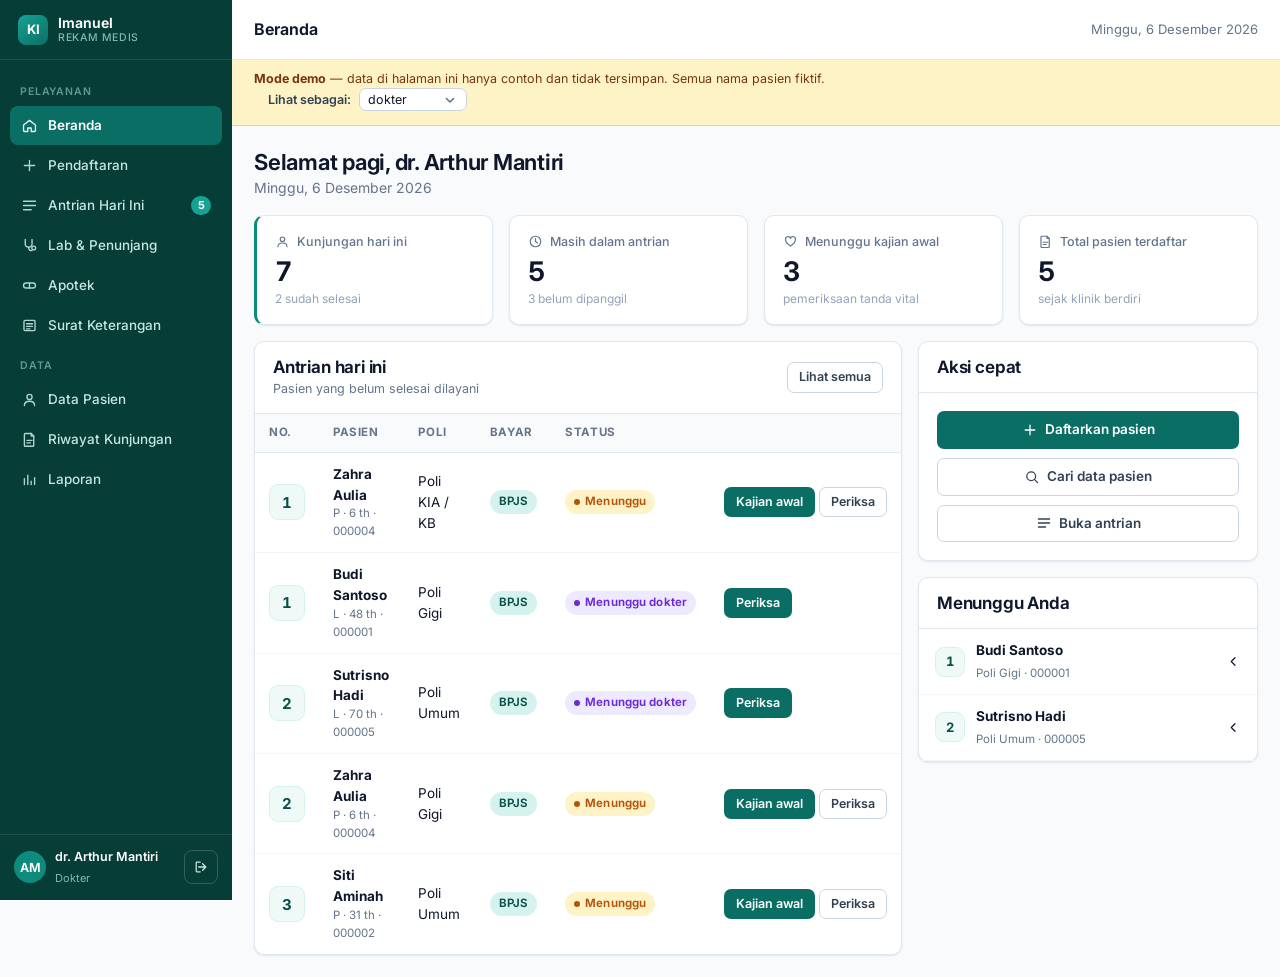
==== demo.html @ a282eac1 "Add files via upload fitur pembuatan surat dan penomoran surat" ====
<!DOCTYPE html>
<html lang="id">
<head>
<meta charset="UTF-8">
<meta name="viewport" content="width=device-width, initial-scale=1">
<title>Demo RME Klinik Imanuel</title>
<link rel="preconnect" href="https://fonts.googleapis.com">
<link rel="preconnect" href="https://fonts.gstatic.com" crossorigin>
<link href="https://fonts.googleapis.com/css2?family=Inter:wght@400;500;600;700&display=swap" rel="stylesheet">
<link rel="icon" href="favicon.svg" type="image/svg+xml">
<link rel="stylesheet" href="css/style.css">
</head>
<body>

<div class="shell">
  <aside class="sidebar" id="sidebar">
    <div class="sidebar-brand">
      <div class="mark" id="brandMark">KI</div>
      <div class="txt" id="brandTeks">Klinik Imanuel<small>Rekam Medis</small></div>
    </div>
    <nav class="nav" id="nav"></nav>
    <div class="sidebar-foot">
      <div class="sidebar-user">
        <div class="avatar" id="userAvatar">?</div>
        <div class="who flex-1">
          <b id="userNama">Memuat…</b>
          <span id="userPeran"></span>
        </div>
        <button class="btn-icon" id="btnKeluar" title="Keluar"
                style="background:transparent;border-color:rgba(255,255,255,.18);color:#C6E6E1"></button>
      </div>
    </div>
  </aside>

  <div class="main">
    <header class="topbar">
      <button class="btn-icon menu-toggle" id="btnMenu" aria-label="Menu"></button>
      <div class="page-title" id="judulHalaman">Beranda</div>
      <div class="spacer"></div>
      <div class="today" id="tanggalHariIni"></div>
    </header>
    <div style="background:#FEF3C7;color:#78350F;padding:9px 22px;font-size:12.5px;
       border-bottom:1px solid #FCD34D">
      <b>Mode demo</b> — data di halaman ini hanya contoh dan tidak tersimpan.
      Semua nama pasien fiktif.
      <label style="margin-left:14px;font-weight:600">Lihat sebagai:
        <select id="peranDemo" style="width:auto;display:inline-block;padding:3px 26px 3px 8px;
                font-size:12.5px;margin-left:5px"></select></label>
    </div>
    <main class="content" id="view"></main>
  </div>
</div>

<script src="js/config.js"></script>
<script>/* Mode demo: lewati pemeriksaan konfigurasi Supabase */
  CONFIG.SUPABASE_URL = 'demo://lokal'; CONFIG.SUPABASE_ANON_KEY = 'demo';</script>
<script src="js/ui.js"></script>
<script src="js/apotek_core.js"></script>
<script src="js/apotek_excel.js"></script>
<script src="js/struk_core.js"></script>
<script src="js/struk_printer.js"></script>
<script src="js/invoice_template.js"></script>
<script src="js/lab_core.js"></script>
<script src="js/kop_klinik.js"></script>
<script src="js/surat_core.js"></script>
<script src="js/surat_cetak.js"></script>
<script src="js/demo-data.js"></script>
<script src="js/komponen.js"></script>
<script src="js/odontogram.js"></script>
<script src="js/pages/beranda.js"></script>
<script src="js/pages/pendaftaran.js"></script>
<script src="js/pages/antrian.js"></script>
<script src="js/pages/pasien.js"></script>
<script src="js/pages/kajian.js"></script>
<script src="js/pages/periksa.js"></script>
<script src="js/pages/rekam.js"></script>
<script src="js/pages/laporan.js"></script>
<script src="js/pages/apotek.js"></script>
<script src="js/pages/kasir.js"></script>
<script src="js/pages/tarif.js"></script>
<script src="js/pages/master.js"></script>
<script src="js/pages/lab.js"></script>
<script src="js/pages/surat.js"></script>
<script src="js/pages/pengaturan.js"></script>
<script src="js/app.js"></script>
<script>
/* Pemilih peran khusus halaman demo */
document.addEventListener('DOMContentLoaded', () => {
  const sel = document.getElementById('peranDemo');
  if (!sel || !DB.PERAN_DEMO) return;
  const kini = DB.peranDemoSekarang();
  sel.innerHTML = Object.keys(DB.PERAN_DEMO)
    .map(k => `<option value="${k}" ${k === kini ? 'selected' : ''}>${k}</option>`).join('');
  sel.addEventListener('change', () => DB.gantiPeranDemo(sel.value));
});
</script>
</body>
</html>
---- css/style.css ----
/* =====================================================================
   RME KLINIK IMANUEL — Sistem Desain
   Ditulis untuk dipakai staf klinik sepanjang hari: kontras tinggi,
   target sentuh besar, tanpa animasi yang mengganggu.
   ===================================================================== */

:root {
  /* Warna merek — hijau-teal klinis, tenang, tidak melelahkan mata */
  --brand-900: #063D37;
  --brand-800: #085048;
  --brand-700: #0B6E64;
  --brand-600: #0F8B7E;
  --brand-500: #16A394;
  --brand-100: #D6F2EE;
  --brand-50:  #EFFAF8;

  /* Netral */
  --ink-900: #0F172A;
  --ink-700: #334155;
  --ink-500: #64748B;
  --ink-400: #94A3B8;
  --ink-300: #CBD5E1;
  --ink-200: #E2E8F0;
  --ink-100: #F1F5F9;
  --ink-50:  #F8FAFC;
  --white:   #FFFFFF;

  /* Semantik */
  --ok-700: #15803D;  --ok-100: #DCFCE7;
  --warn-700: #B45309; --warn-100: #FEF3C7;
  --danger-700: #B91C1C; --danger-100: #FEE2E2;
  --info-700: #1D4ED8; --info-100: #DBEAFE;
  --violet-700: #6D28D9; --violet-100: #EDE9FE;

  --radius: 10px;
  --radius-sm: 7px;
  --radius-lg: 14px;
  --shadow-sm: 0 1px 2px rgba(15,23,42,.06), 0 1px 3px rgba(15,23,42,.04);
  --shadow-md: 0 4px 12px rgba(15,23,42,.08);
  --shadow-lg: 0 12px 32px rgba(15,23,42,.12);
  --sidebar-w: 232px;
  --topbar-h: 60px;

  --font: 'Inter', -apple-system, BlinkMacSystemFont, 'Segoe UI', Roboto, 'Helvetica Neue', Arial, sans-serif;
  --mono: ui-monospace, 'SF Mono', 'Cascadia Mono', Menlo, Consolas, monospace;
}

* { box-sizing: border-box; }
html, body { height: 100%; }
body {
  margin: 0;
  font-family: var(--font);
  font-size: 14px;
  line-height: 1.55;
  color: var(--ink-900);
  background: var(--ink-50);
  -webkit-font-smoothing: antialiased;
}
h1,h2,h3,h4 { margin: 0; font-weight: 650; letter-spacing: -0.011em; line-height: 1.3; }
h1 { font-size: 22px; } h2 { font-size: 17px; } h3 { font-size: 15px; }
p { margin: 0 0 10px; }
a { color: var(--brand-700); text-decoration: none; }
a:hover { text-decoration: underline; }
small { font-size: 12px; }

/* ===================== HALAMAN LOGIN ===================== */
.login-wrap {
  min-height: 100vh; display: grid; place-items: center;
  background:
    radial-gradient(1100px 520px at 12% -8%, #12645A 0%, transparent 58%),
    radial-gradient(900px 480px at 92% 108%, #0A4A43 0%, transparent 55%),
    linear-gradient(155deg, #063D37 0%, #0B6E64 100%);
  padding: 24px;
}
.login-card {
  width: 100%; max-width: 396px; background: var(--white);
  border-radius: 18px; padding: 34px 32px 28px; box-shadow: var(--shadow-lg);
}
.login-logo {
  width: 52px; height: 52px; border-radius: 14px; margin-bottom: 18px;
  background: linear-gradient(140deg, var(--brand-600), var(--brand-800));
  display: grid; place-items: center; color: #fff; font-weight: 700; font-size: 19px;
  letter-spacing: -0.5px;
}
.login-card h1 { font-size: 21px; margin-bottom: 4px; }
.login-sub { color: var(--ink-500); font-size: 13px; margin-bottom: 24px; }
.login-foot { margin-top: 20px; padding-top: 16px; border-top: 1px solid var(--ink-200);
  font-size: 12px; color: var(--ink-400); text-align: center; }

/* ===================== KERANGKA APLIKASI ===================== */
.shell { display: flex; min-height: 100vh; }

.sidebar {
  width: var(--sidebar-w); flex-shrink: 0; background: var(--brand-900);
  color: #C6E6E1; display: flex; flex-direction: column;
  position: fixed; inset: 0 auto 0 0; z-index: 40;
}
.sidebar-brand {
  height: var(--topbar-h); display: flex; align-items: center; gap: 10px;
  padding: 0 18px; border-bottom: 1px solid rgba(255,255,255,.09); flex-shrink: 0;
}
.sidebar-brand .mark {
  width: 30px; height: 30px; border-radius: 8px; flex-shrink: 0;
  background: linear-gradient(140deg, var(--brand-500), var(--brand-700));
  display: grid; place-items: center; color: #fff; font-weight: 700; font-size: 13px;
}
.sidebar-brand .txt { color: #fff; font-weight: 650; font-size: 14px; line-height: 1.2; }
.sidebar-brand .txt small { display: block; color: #7FB8B1; font-weight: 500; font-size: 10.5px;
  text-transform: uppercase; letter-spacing: .06em; }

.nav { padding: 12px 10px; overflow-y: auto; flex: 1; }
.nav-label { font-size: 10.5px; text-transform: uppercase; letter-spacing: .08em;
  color: #5E9B94; padding: 12px 10px 6px; font-weight: 600; }
.nav a {
  display: flex; align-items: center; gap: 10px; padding: 9px 11px; border-radius: 8px;
  color: #C6E6E1; font-size: 13.5px; font-weight: 500; margin-bottom: 1px;
  text-decoration: none; transition: background .12s, color .12s;
}
.nav a:hover { background: rgba(255,255,255,.07); color: #fff; text-decoration: none; }
.nav a.active { background: var(--brand-700); color: #fff; font-weight: 600; }
.nav a .ico { width: 17px; height: 17px; flex-shrink: 0; opacity: .9; }
.nav a .badge-count {
  margin-left: auto; background: var(--brand-500); color: #fff; font-size: 11px;
  font-weight: 700; min-width: 20px; height: 19px; border-radius: 10px;
  display: grid; place-items: center; padding: 0 6px;
}

.sidebar-foot { padding: 12px 14px; border-top: 1px solid rgba(255,255,255,.09); flex-shrink: 0; }
.sidebar-user { display: flex; align-items: center; gap: 9px; }
.avatar {
  width: 32px; height: 32px; border-radius: 50%; flex-shrink: 0;
  background: var(--brand-600); color: #fff; display: grid; place-items: center;
  font-weight: 650; font-size: 12.5px;
}
.sidebar-user .who { min-width: 0; }
.sidebar-user .who b { display: block; color: #fff; font-size: 12.5px; font-weight: 600;
  white-space: nowrap; overflow: hidden; text-overflow: ellipsis; }
.sidebar-user .who span { color: #7FB8B1; font-size: 11px; text-transform: capitalize; }

.main { flex: 1; margin-left: var(--sidebar-w); min-width: 0; display: flex; flex-direction: column; }

.topbar {
  height: var(--topbar-h); background: var(--white); border-bottom: 1px solid var(--ink-200);
  display: flex; align-items: center; gap: 14px; padding: 0 22px;
  position: sticky; top: 0; z-index: 30;
}
.topbar .page-title { font-size: 16px; font-weight: 650; }
.topbar .spacer { flex: 1; }
.topbar .today { color: var(--ink-500); font-size: 13px; }
.btn-icon {
  width: 34px; height: 34px; border-radius: 8px; border: 1px solid var(--ink-200);
  background: var(--white); display: grid; place-items: center; cursor: pointer; color: var(--ink-500);
}
.btn-icon:hover { background: var(--ink-100); color: var(--ink-900); }
.menu-toggle { display: none; }

.content { padding: 22px; flex: 1; max-width: 1400px; width: 100%; }

/* ===================== KARTU & PANEL ===================== */
.card {
  background: var(--white); border: 1px solid var(--ink-200); border-radius: var(--radius);
  box-shadow: var(--shadow-sm);
}
.card + .card { margin-top: 16px; }
.card-head {
  padding: 14px 18px; border-bottom: 1px solid var(--ink-200);
  display: flex; align-items: center; gap: 12px;
}
.card-head h2 { flex: 1; }
.card-head .sub { color: var(--ink-500); font-size: 12.5px; font-weight: 400; margin-top: 1px; }
.card-body { padding: 18px; }
.card-body.tight { padding: 0; }
.card-foot { padding: 13px 18px; border-top: 1px solid var(--ink-200); background: var(--ink-50);
  border-radius: 0 0 var(--radius) var(--radius); display: flex; gap: 10px; align-items: center; }

.grid { display: grid; gap: 16px; }
.grid-2 { grid-template-columns: repeat(2, minmax(0,1fr)); }
.grid-3 { grid-template-columns: repeat(3, minmax(0,1fr)); }
.grid-4 { grid-template-columns: repeat(4, minmax(0,1fr)); }
.split { display: grid; grid-template-columns: minmax(0,1fr) 340px; gap: 16px; align-items: start; }

/* Kartu statistik */
.stat { background: var(--white); border: 1px solid var(--ink-200); border-radius: var(--radius);
  padding: 16px 18px; box-shadow: var(--shadow-sm); }
.stat .lbl { color: var(--ink-500); font-size: 12.5px; font-weight: 500; margin-bottom: 6px;
  display: flex; align-items: center; gap: 7px; }
.stat .val { font-size: 27px; font-weight: 680; letter-spacing: -0.02em; line-height: 1.1; }
.stat .hint { font-size: 12px; color: var(--ink-400); margin-top: 3px; }
.stat.accent { border-left: 3px solid var(--brand-600); }

/* ===================== FORMULIR ===================== */
.field { margin-bottom: 14px; }
.field:last-child { margin-bottom: 0; }
label, .lbl-form {
  display: block; font-size: 12.5px; font-weight: 600; color: var(--ink-700);
  margin-bottom: 5px;
}
label .req { color: var(--danger-700); margin-left: 2px; }
label .opt { color: var(--ink-400); font-weight: 400; margin-left: 4px; }

input[type=text], input[type=email], input[type=password], input[type=number],
input[type=date], input[type=tel], input[type=search], input[type=time],
select, textarea {
  width: 100%; padding: 9px 11px; font-family: inherit; font-size: 14px; color: var(--ink-900);
  background: var(--white); border: 1px solid var(--ink-300); border-radius: var(--radius-sm);
  transition: border-color .12s, box-shadow .12s; outline: none;
}
input:focus, select:focus, textarea:focus {
  border-color: var(--brand-600); box-shadow: 0 0 0 3px var(--brand-100);
}
input:disabled, select:disabled, textarea:disabled { background: var(--ink-100); color: var(--ink-500); }
input::placeholder, textarea::placeholder { color: var(--ink-400); }
textarea { resize: vertical; min-height: 74px; line-height: 1.55; }
select { appearance: none; background-image:
  url("data:image/svg+xml,%3Csvg xmlns='http://www.w3.org/2000/svg' width='12' height='12' viewBox='0 0 12 12'%3E%3Cpath d='M2.5 4.5L6 8l3.5-3.5' stroke='%2364748B' stroke-width='1.6' fill='none' stroke-linecap='round' stroke-linejoin='round'/%3E%3C/svg%3E");
  background-repeat: no-repeat; background-position: right 10px center; padding-right: 30px; }
.hint { font-size: 11.5px; color: var(--ink-500); margin-top: 4px; }
.err-text { font-size: 11.5px; color: var(--danger-700); margin-top: 4px; }
input.err, select.err, textarea.err { border-color: var(--danger-700); }

.form-row { display: grid; gap: 14px; }
.form-row.c2 { grid-template-columns: repeat(2, minmax(0,1fr)); }
.form-row.c3 { grid-template-columns: repeat(3, minmax(0,1fr)); }
.form-row.c4 { grid-template-columns: repeat(4, minmax(0,1fr)); }

.check { display: flex; align-items: flex-start; gap: 8px; font-size: 13.5px; cursor: pointer;
  font-weight: 500; color: var(--ink-700); margin-bottom: 0; }
.check input { width: 16px; height: 16px; margin: 2px 0 0; accent-color: var(--brand-700); flex-shrink: 0; }

.radio-row { display: flex; flex-wrap: wrap; gap: 7px; }
.radio-chip {
  border: 1px solid var(--ink-300); background: var(--white); border-radius: 999px;
  padding: 6px 13px; font-size: 13px; font-weight: 500; cursor: pointer; user-select: none;
  color: var(--ink-700); transition: all .12s;
}
.radio-chip:hover { border-color: var(--brand-500); }
.radio-chip input { display: none; }
.radio-chip.on { background: var(--brand-700); border-color: var(--brand-700); color: #fff; }

.fieldset { border: 1px solid var(--ink-200); border-radius: var(--radius); padding: 16px; margin-bottom: 16px; }
.fieldset > legend { font-size: 12px; font-weight: 700; color: var(--brand-700);
  text-transform: uppercase; letter-spacing: .06em; padding: 0 7px; }

/* ===================== TOMBOL ===================== */
.btn {
  display: inline-flex; align-items: center; justify-content: center; gap: 7px;
  padding: 9px 16px; font-family: inherit; font-size: 13.5px; font-weight: 600;
  border-radius: var(--radius-sm); border: 1px solid transparent; cursor: pointer;
  transition: background .12s, border-color .12s, color .12s, opacity .12s;
  white-space: nowrap; line-height: 1.3; text-decoration: none;
}
.btn:disabled { opacity: .5; cursor: not-allowed; }
.btn-primary { background: var(--brand-700); color: #fff; }
.btn-primary:hover:not(:disabled) { background: var(--brand-800); text-decoration: none; }
.btn-secondary { background: var(--white); color: var(--ink-700); border-color: var(--ink-300); }
.btn-secondary:hover:not(:disabled) { background: var(--ink-100); text-decoration: none; }
.btn-ghost { background: transparent; color: var(--brand-700); }
.btn-ghost:hover:not(:disabled) { background: var(--brand-50); text-decoration: none; }
.btn-danger { background: var(--danger-700); color: #fff; }
.btn-danger:hover:not(:disabled) { background: #991B1B; }
.btn-sm { padding: 6px 11px; font-size: 12.5px; }
.btn-lg { padding: 11px 20px; font-size: 15px; }
.btn-block { width: 100%; }
.btn-group { display: flex; gap: 9px; flex-wrap: wrap; }

/* ===================== TABEL ===================== */
.table-wrap { overflow-x: auto; }
table.tbl { width: 100%; border-collapse: collapse; font-size: 13.5px; }
table.tbl th {
  text-align: left; padding: 10px 14px; background: var(--ink-50);
  border-bottom: 1px solid var(--ink-200); font-size: 11.5px; font-weight: 700;
  text-transform: uppercase; letter-spacing: .05em; color: var(--ink-500); white-space: nowrap;
}
table.tbl td { padding: 11px 14px; border-bottom: 1px solid var(--ink-100); vertical-align: middle; }
table.tbl tbody tr:last-child td { border-bottom: none; }
table.tbl tbody tr.clickable { cursor: pointer; }
table.tbl tbody tr.clickable:hover { background: var(--brand-50); }
table.tbl td.num { text-align: right; font-variant-numeric: tabular-nums; }
table.tbl .muted { color: var(--ink-500); }

/* ===================== LENCANA STATUS ===================== */
.badge {
  display: inline-flex; align-items: center; gap: 5px; padding: 3px 9px;
  border-radius: 999px; font-size: 11.5px; font-weight: 650; white-space: nowrap;
  letter-spacing: .01em;
}
.badge .dot { width: 6px; height: 6px; border-radius: 50%; background: currentColor; }
.b-menunggu  { background: var(--warn-100);   color: var(--warn-700); }
.b-kajian    { background: var(--info-100);   color: var(--info-700); }
.b-dokter    { background: var(--violet-100); color: var(--violet-700); }
.b-periksa   { background: var(--violet-100); color: var(--violet-700); }
.b-selesai   { background: var(--ok-100);     color: var(--ok-700); }
.b-batal     { background: var(--ink-100);    color: var(--ink-500); }
.b-bpjs      { background: var(--brand-100);  color: var(--brand-800); }
.b-umum      { background: var(--ink-100);    color: var(--ink-700); }
.b-danger    { background: var(--danger-100); color: var(--danger-700); }
.b-ok        { background: var(--ok-100);     color: var(--ok-700); }
.b-info      { background: var(--info-100);   color: var(--info-700); }
.b-warn      { background: var(--warn-100);   color: var(--warn-700); }

.queue-no {
  width: 36px; height: 36px; border-radius: 9px; background: var(--brand-50);
  color: var(--brand-800); display: grid; place-items: center;
  font-weight: 700; font-size: 15px; font-variant-numeric: tabular-nums;
  border: 1px solid var(--brand-100);
}

/* ===================== PENCARIAN & PILIH ===================== */
.search-box { position: relative; }
.search-box input { padding-left: 34px; }
.search-box .ico { position: absolute; left: 11px; top: 50%; transform: translateY(-50%);
  color: var(--ink-400); pointer-events: none; }

.combo { position: relative; }
.combo-list {
  position: absolute; z-index: 60; top: calc(100% + 4px); left: 0; right: 0;
  background: var(--white); border: 1px solid var(--ink-200); border-radius: var(--radius);
  box-shadow: var(--shadow-lg); max-height: 300px; overflow-y: auto; display: none;
}
.combo-list.open { display: block; }
.combo-item { padding: 9px 13px; cursor: pointer; border-bottom: 1px solid var(--ink-100); font-size: 13.5px; }
.combo-item:last-child { border-bottom: none; }
.combo-item:hover, .combo-item.hl { background: var(--brand-50); }
.combo-item b { display: block; font-weight: 600; }
.combo-item span { color: var(--ink-500); font-size: 12px; }
.combo-empty { padding: 14px; text-align: center; color: var(--ink-400); font-size: 13px; }

.chip-list { display: flex; flex-wrap: wrap; gap: 6px; margin-top: 8px; }
.chip {
  display: inline-flex; align-items: center; gap: 6px; padding: 4px 6px 4px 10px;
  background: var(--brand-50); border: 1px solid var(--brand-100); color: var(--brand-800);
  border-radius: 999px; font-size: 12.5px; font-weight: 550;
}
.chip button { background: none; border: none; cursor: pointer; color: var(--brand-700);
  padding: 0 2px; font-size: 15px; line-height: 1; opacity: .65; }
.chip button:hover { opacity: 1; }
.chip-quick {
  border: 1px dashed var(--ink-300); background: var(--white); border-radius: 999px;
  padding: 4px 11px; font-size: 12.5px; cursor: pointer; color: var(--ink-700); font-weight: 500;
}
.chip-quick:hover { border-color: var(--brand-600); color: var(--brand-700); background: var(--brand-50); }

/* ===================== KOTAK INFO PASIEN ===================== */
.patient-bar {
  background: linear-gradient(135deg, var(--brand-800), var(--brand-600));
  color: #fff; border-radius: var(--radius); padding: 16px 20px; margin-bottom: 16px;
  display: flex; align-items: center; gap: 18px; flex-wrap: wrap;
}
.patient-bar .pb-avatar {
  width: 46px; height: 46px; border-radius: 12px; background: rgba(255,255,255,.18);
  display: grid; place-items: center; font-weight: 700; font-size: 17px; flex-shrink: 0;
}
.patient-bar .pb-main { min-width: 180px; }
.patient-bar .pb-main b { font-size: 17px; font-weight: 650; display: block; letter-spacing: -0.01em; }
.patient-bar .pb-main span { font-size: 12.5px; opacity: .82; }
.patient-bar .pb-meta { display: flex; gap: 22px; flex-wrap: wrap; margin-left: auto; }
.patient-bar .pb-meta div { font-size: 12.5px; }
.patient-bar .pb-meta .k { opacity: .72; display: block; font-size: 11px;
  text-transform: uppercase; letter-spacing: .05em; }
.patient-bar .pb-meta .v { font-weight: 600; font-size: 13.5px; }
.alert-allergy {
  background: rgba(255,255,255,.16); border: 1px solid rgba(255,255,255,.28);
  border-radius: 8px; padding: 7px 12px; font-size: 12.5px; font-weight: 600; width: 100%;
}

/* ===================== TANDA VITAL ===================== */
.vitals { display: grid; grid-template-columns: repeat(auto-fill, minmax(120px, 1fr)); gap: 12px; }
.vital {
  border: 1px solid var(--ink-200); border-radius: var(--radius-sm); padding: 11px 13px; background: var(--white);
}
.vital .k { font-size: 11px; color: var(--ink-500); text-transform: uppercase;
  letter-spacing: .05em; font-weight: 600; margin-bottom: 3px; }
.vital .v { font-size: 19px; font-weight: 680; font-variant-numeric: tabular-nums; letter-spacing: -0.02em; }
.vital .v small { font-size: 11.5px; color: var(--ink-500); font-weight: 500; margin-left: 2px; }
.vital.abn { border-color: #FCA5A5; background: #FEF2F2; }
.vital.abn .v { color: var(--danger-700); }

/* ===================== TAB ===================== */
.tabs { display: flex; gap: 2px; border-bottom: 1px solid var(--ink-200); margin-bottom: 18px;
  overflow-x: auto; }
.tab {
  padding: 9px 15px; font-size: 13.5px; font-weight: 600; color: var(--ink-500);
  border: none; background: none; cursor: pointer; border-bottom: 2px solid transparent;
  margin-bottom: -1px; white-space: nowrap; font-family: inherit;
}
.tab:hover { color: var(--ink-900); }
.tab.on { color: var(--brand-700); border-bottom-color: var(--brand-700); }

/* ===================== GARIS WAKTU / RIWAYAT ===================== */
.timeline { position: relative; padding-left: 24px; }
.timeline::before { content: ''; position: absolute; left: 6px; top: 6px; bottom: 6px;
  width: 2px; background: var(--ink-200); }
.tl-item { position: relative; padding-bottom: 18px; }
.tl-item:last-child { padding-bottom: 0; }
.tl-item::before { content: ''; position: absolute; left: -22px; top: 5px; width: 10px; height: 10px;
  border-radius: 50%; background: var(--brand-600); border: 2px solid var(--white);
  box-shadow: 0 0 0 2px var(--brand-100); }
.tl-date { font-size: 12px; color: var(--ink-500); font-weight: 600; }
.tl-card { background: var(--white); border: 1px solid var(--ink-200); border-radius: var(--radius-sm);
  padding: 12px 14px; margin-top: 6px; }

.soap-block { margin-bottom: 14px; }
.soap-block:last-child { margin-bottom: 0; }
.soap-block .s-lbl {
  display: inline-block; min-width: 22px; height: 22px; line-height: 22px; text-align: center;
  background: var(--brand-700); color: #fff; border-radius: 5px; font-size: 11.5px;
  font-weight: 700; margin-right: 8px;
}
.soap-block .s-txt { display: inline; font-size: 13.5px; color: var(--ink-700); white-space: pre-wrap; }

/* ===================== KEADAAN KOSONG ===================== */
.empty { text-align: center; padding: 44px 20px; color: var(--ink-500); }
.empty .ico { width: 44px; height: 44px; margin: 0 auto 12px; color: var(--ink-300); }
.empty h3 { color: var(--ink-700); margin-bottom: 5px; font-size: 15px; }
.empty p { font-size: 13px; max-width: 380px; margin: 0 auto 14px; }

.skeleton { background: linear-gradient(90deg, var(--ink-100) 25%, var(--ink-200) 50%, var(--ink-100) 75%);
  background-size: 200% 100%; animation: sk 1.3s infinite; border-radius: 6px; }
@keyframes sk { 0% { background-position: 200% 0; } 100% { background-position: -200% 0; } }
.sk-row { height: 42px; margin-bottom: 8px; }

/* ===================== MODAL ===================== */
.modal-bg {
  position: fixed; inset: 0; background: rgba(15,23,42,.5); z-index: 100;
  display: none; align-items: flex-start; justify-content: center; padding: 40px 20px; overflow-y: auto;
}
.modal-bg.open { display: flex; }
.modal {
  background: var(--white); border-radius: var(--radius-lg); box-shadow: var(--shadow-lg);
  width: 100%; max-width: 560px; margin: auto;
}
.modal.wide { max-width: 860px; }
.modal-head { padding: 17px 22px; border-bottom: 1px solid var(--ink-200);
  display: flex; align-items: center; gap: 12px; }
.modal-head h2 { flex: 1; }
.modal-body { padding: 22px; max-height: calc(100vh - 220px); overflow-y: auto; }
.modal-foot { padding: 14px 22px; border-top: 1px solid var(--ink-200); background: var(--ink-50);
  border-radius: 0 0 var(--radius-lg) var(--radius-lg); display: flex; gap: 10px; justify-content: flex-end; }

/* ===================== NOTIFIKASI ===================== */
#toast-wrap { position: fixed; bottom: 22px; right: 22px; z-index: 200;
  display: flex; flex-direction: column; gap: 9px; }
.toast {
  background: var(--ink-900); color: #fff; padding: 12px 17px; border-radius: var(--radius);
  font-size: 13.5px; font-weight: 500; box-shadow: var(--shadow-lg); max-width: 380px;
  display: flex; align-items: flex-start; gap: 9px; animation: slideUp .2s ease;
}
.toast.ok { background: #14532D; } .toast.err { background: #7F1D1D; } .toast.warn { background: #78350F; }
@keyframes slideUp { from { transform: translateY(10px); opacity: 0; } to { transform: none; opacity: 1; } }

/* ===================== BANNER ===================== */
.banner { padding: 12px 16px; border-radius: var(--radius); font-size: 13px;
  display: flex; gap: 10px; align-items: flex-start; margin-bottom: 16px; }
.banner.info { background: var(--info-100); color: #1E3A8A; }
.banner.warn { background: var(--warn-100); color: #78350F; }
.banner.err  { background: var(--danger-100); color: #7F1D1D; }
.banner.ok   { background: var(--ok-100); color: #14532D; }
.banner b { font-weight: 700; }

/* ===================== UTILITAS ===================== */
.mt-0{margin-top:0}.mt-8{margin-top:8px}.mt-12{margin-top:12px}.mt-16{margin-top:16px}.mt-24{margin-top:24px}
.mb-0{margin-bottom:0}.mb-8{margin-bottom:8px}.mb-12{margin-bottom:12px}.mb-16{margin-bottom:16px}
.flex{display:flex}.items-center{align-items:center}.justify-between{justify-content:space-between}
.gap-6{gap:6px}.gap-8{gap:8px}.gap-12{gap:12px}.gap-16{gap:16px}.flex-1{flex:1}.flex-wrap{flex-wrap:wrap}
.text-muted{color:var(--ink-500)}.text-sm{font-size:12.5px}.text-xs{font-size:11.5px}
.text-right{text-align:right}.text-center{text-align:center}
.mono{font-family:var(--mono);font-size:12.5px}
.nowrap{white-space:nowrap}.hidden{display:none!important}
.w-full{width:100%}
.tabular{font-variant-numeric:tabular-nums}
.divider{height:1px;background:var(--ink-200);margin:16px 0}

/* ===================== CETAK ===================== */
@media print {
  .sidebar, .topbar, .no-print, #toast-wrap { display: none !important; }
  .main { margin-left: 0; }
  .content { padding: 0; max-width: none; }
  body { background: #fff; font-size: 11.5pt; }
  .card { border: none; box-shadow: none; }
  .print-only { display: block !important; }
  @page { margin: 1.4cm; }
}
.print-only { display: none; }

/* ===================== RESPONSIF ===================== */
@media (max-width: 1100px) {
  .split { grid-template-columns: 1fr; }
  .grid-4 { grid-template-columns: repeat(2, minmax(0,1fr)); }
}
@media (max-width: 820px) {
  .sidebar { transform: translateX(-100%); transition: transform .2s; }
  .sidebar.open { transform: none; box-shadow: var(--shadow-lg); }
  .main { margin-left: 0; }
  .menu-toggle { display: grid; }
  .content { padding: 16px; }
  .grid-2, .grid-3, .grid-4, .form-row.c2, .form-row.c3, .form-row.c4 { grid-template-columns: 1fr; }
  .patient-bar .pb-meta { margin-left: 0; gap: 16px; }
  .topbar .today { display: none; }
}

/* =====================================================================
   ODONTOGRAM
   ===================================================================== */
.odo-palet {
  display: flex; flex-wrap: wrap; gap: 18px; padding: 13px 15px; margin-bottom: 14px;
  background: var(--ink-50); border: 1px solid var(--ink-200); border-radius: var(--radius);
}
.odo-grup-judul {
  font-size: 10.5px; font-weight: 700; text-transform: uppercase; letter-spacing: .07em;
  color: var(--ink-500); margin-bottom: 6px;
}
.odo-chips { display: flex; flex-wrap: wrap; gap: 5px; }
.odo-chip {
  display: inline-flex; align-items: center; gap: 6px; padding: 4px 9px 4px 5px;
  background: var(--white); border: 1px solid var(--ink-300); border-radius: 999px;
  cursor: pointer; font-family: inherit; font-size: 12px; color: var(--ink-700);
  transition: border-color .12s, background .12s;
}
.odo-chip:hover { border-color: var(--brand-600); }
.odo-chip.on { background: var(--brand-700); border-color: var(--brand-700); color: #fff; }
.odo-chip.on .odo-kode { color: #fff; }
.odo-warna {
  width: 14px; height: 14px; border-radius: 4px; flex-shrink: 0;
  border: 1px solid rgba(15,23,42,.22);
}
.odo-kode { font-family: var(--mono); font-size: 11.5px; font-weight: 600; letter-spacing: .01em; }

.odo-bagan {
  border: 1px solid var(--ink-200); border-radius: var(--radius); padding: 14px 12px;
  background: var(--white); overflow-x: auto;
}
.odo-label-sisi {
  display: flex; justify-content: space-between; max-width: 760px; margin: 0 auto 8px;
  font-size: 10.5px; text-transform: uppercase; letter-spacing: .08em;
  color: var(--ink-400); font-weight: 600; padding: 0 4px;
}
.odo-baris {
  display: flex; align-items: flex-start; justify-content: center; gap: 0;
  max-width: 760px; margin: 0 auto;
}
.odo-baris + .odo-baris { margin-top: 6px; }
.odo-baris[data-baris="bawah_sulung"] { margin-top: 14px; padding-top: 14px;
  border-top: 1px solid var(--ink-200); }
.odo-baris[data-baris="bawah_tetap"]:first-child { margin-top: 0; }
.odo-sisi { display: flex; gap: 4px; }
.odo-tengah { width: 14px; flex-shrink: 0; align-self: stretch;
  border-left: 1px dashed var(--ink-300); margin: 0 6px; }

.odo-gigi { display: flex; flex-direction: column; align-items: center; gap: 2px; }
.odo-svg { width: 34px; height: 34px; display: block; }
.odo-svg .odo-bidang { cursor: pointer; transition: fill .1s; }
.odo-svg .odo-bidang:hover { fill: var(--brand-100) !important; }
.odo-svg .odo-bidang:focus-visible { outline: 2px solid var(--brand-700); outline-offset: 1px; }
.odo-svg[data-kondisi] { cursor: pointer; }
.odo-gigi.hilang .odo-svg { opacity: .75; }
.odo-nomor {
  font-family: var(--mono); font-size: 11px; font-weight: 600; color: var(--ink-500);
  background: none; border: none; padding: 1px 3px; border-radius: 4px; cursor: pointer;
  line-height: 1.2;
}
.odo-nomor:hover:not(:disabled) { background: var(--brand-100); color: var(--brand-800); }
.odo-nomor:disabled { cursor: default; }
.odo-baris[data-baris^="atas"] .odo-gigi { flex-direction: column-reverse; }

.odo-kaki { display: flex; flex-wrap: wrap; gap: 14px; align-items: flex-start;
  margin-top: 12px; }
.odo-tampilan { display: flex; gap: 3px; flex-shrink: 0; }
.odo-tab {
  padding: 5px 11px; font-size: 12px; font-weight: 600; font-family: inherit;
  border: 1px solid var(--ink-300); background: var(--white); color: var(--ink-700);
  cursor: pointer; border-radius: var(--radius-sm);
}
.odo-tab.on { background: var(--brand-700); border-color: var(--brand-700); color: #fff; }

.odo-legenda { display: flex; flex-wrap: wrap; gap: 6px 14px; flex: 1; min-width: 200px; }
.odo-legenda-item { display: inline-flex; align-items: center; gap: 5px; font-size: 11.5px;
  color: var(--ink-600, var(--ink-700)); }
.odo-legenda-item b { font-family: var(--mono); font-size: 11px; }

.odo-ringkas { margin-top: 12px; }
.odo-indeks { display: flex; flex-wrap: wrap; gap: 10px; }
.odo-indeks > div {
  border: 1px solid var(--ink-200); border-radius: var(--radius-sm); padding: 9px 14px;
  background: var(--white); min-width: 132px;
}
.odo-indeks .k { display: block; font-size: 10.5px; text-transform: uppercase;
  letter-spacing: .06em; color: var(--ink-500); font-weight: 600; }
.odo-indeks .v { font-size: 21px; font-weight: 680; font-variant-numeric: tabular-nums;
  line-height: 1.2; display: block; }
.odo-indeks .d { font-size: 11.5px; color: var(--ink-500); }
.odo-catatan { margin-top: 10px; padding: 10px 13px; background: var(--brand-50);
  border-radius: var(--radius-sm); display: grid; gap: 3px; }

@media (max-width: 700px) {
  .odo-svg { width: 27px; height: 27px; }
  .odo-nomor { font-size: 9.5px; }
  .odo-sisi { gap: 2px; }
}
@media print {
  .odo-palet, .odo-tampilan { display: none !important; }
  .odo-bagan { border-color: #999; }
}

/* =====================================================================
   SURAT KETERANGAN
   ===================================================================== */
/* Formulir di kiri, pratinjau di kanan. Pratinjaunya lebih lebar dari
   .split (340px) karena isinya halaman A4 yang dikecilkan — di bawah
   ±420px huruf 12pt jadi tidak terbaca dan pratinjaunya berhenti
   berguna. */
.surat-layar {
  display: grid; grid-template-columns: minmax(0,1fr) 460px;
  gap: 16px; align-items: start;
}
.sticky-atas { position: sticky; top: 16px; }

/* Isian surat memakai kisi 12 kolom; lebar tiap kolom ditentukan oleh
   `kolom` pada daftar isian di js/surat_core.js. */
.surat-isian { display: grid; grid-template-columns: repeat(12, minmax(0,1fr)); gap: 14px; }
.surat-isian > .field { margin-bottom: 0; }

/* Pratinjau: iframe selebar A4 sungguhan (794px pada 96dpi) yang
   dikecilkan dengan transform, supaya pemenggalan barisnya sama persis
   dengan hasil cetak. Wadahnya yang dipotong, bukan isinya yang
   dialirkan ulang. */
.surat-pratinjau-wrap {
  position: relative; width: 100%; overflow: hidden; background: var(--ink-100);
  border: 1px solid var(--ink-200); border-radius: var(--radius);
}
.surat-pratinjau {
  position: absolute; top: 0; left: 0; width: 794px; height: 1123px;
  border: 0; transform-origin: top left; background: #fff;
}

.nomor-jadi {
  font-family: ui-monospace, SFMono-Regular, Menlo, Consolas, monospace;
  font-size: 15px; font-weight: 650; letter-spacing: .01em;
  padding: 9px 11px; border: 1px dashed var(--ink-300); border-radius: var(--radius-sm);
  background: var(--brand-50); color: var(--brand-800); overflow-wrap: anywhere;
}

.surat-baris {
  display: flex; align-items: center; gap: 10px;
  padding: 9px 0; border-bottom: 1px solid var(--ink-100);
}
.surat-baris:last-of-type { border-bottom: none; }

.kop-pratinjau {
  width: 100%; max-width: 460px; border: 1px solid var(--ink-200);
  border-radius: var(--radius-sm); background: #fff; display: block;
}

@media (max-width: 1240px) {
  .surat-layar { grid-template-columns: 1fr; }
  .sticky-atas { position: static; }
  .surat-pratinjau-wrap { max-width: 560px; }
}
@media (max-width: 820px) {
  .surat-isian { grid-template-columns: 1fr; }
  .surat-isian > .field { grid-column: 1 / -1 !important; }
}
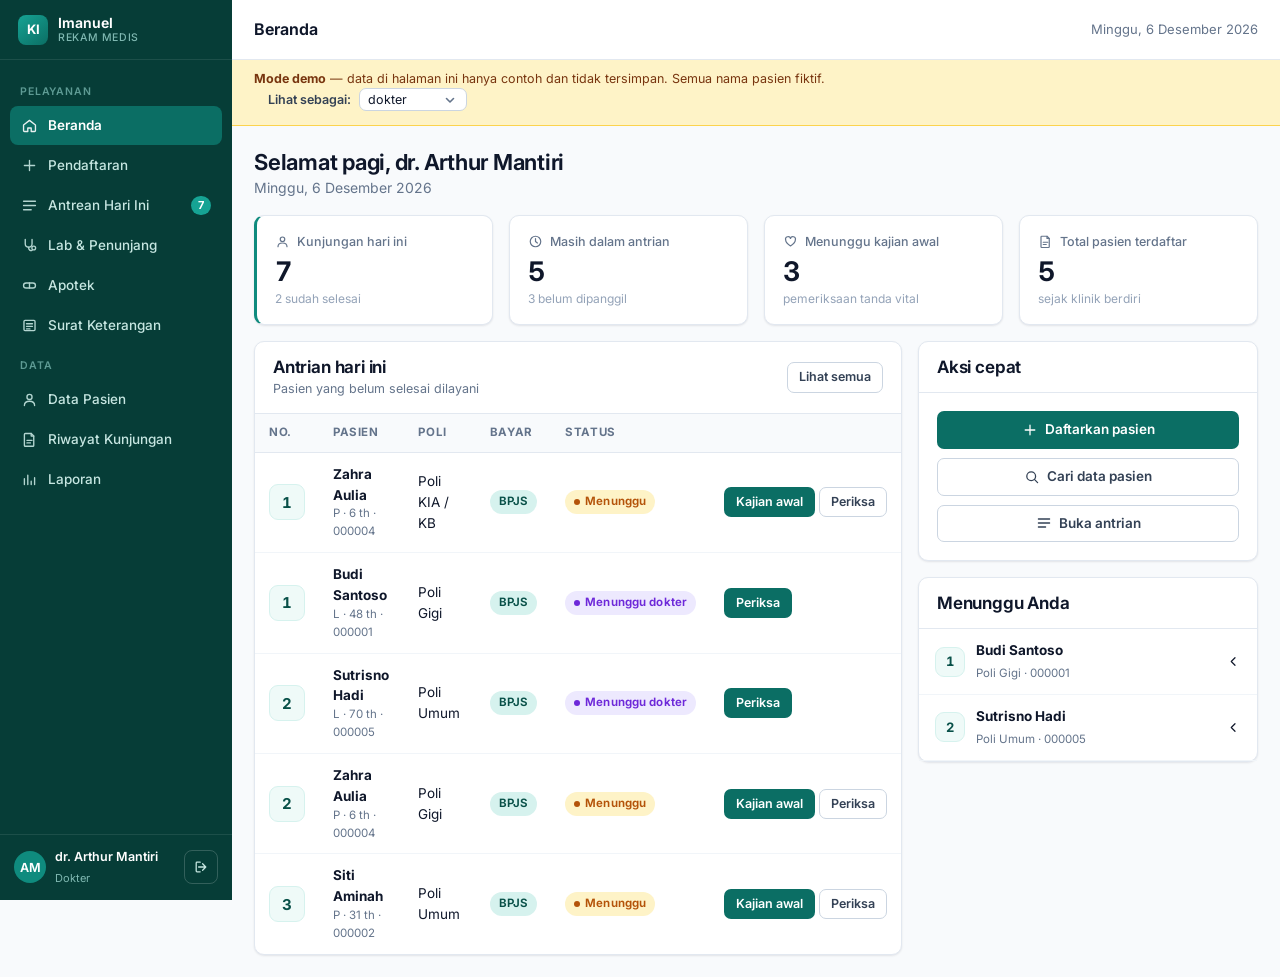
==== commit 7db7583e: "Add files via upload modul antrean online" ====
--- a/demo.html
+++ b/demo.html
@@ -61,6 +61,8 @@
 <script src="js/struk_printer.js"></script>
 <script src="js/invoice_template.js"></script>
 <script src="js/lab_core.js"></script>
+<script src="js/periksa_core.js"></script>
+<script src="js/antrean_core.js"></script>
 <script src="js/kop_klinik.js"></script>
 <script src="js/surat_core.js"></script>
 <script src="js/surat_cetak.js"></script>
@@ -78,6 +80,7 @@
 <script src="js/pages/apotek.js"></script>
 <script src="js/pages/kasir.js"></script>
 <script src="js/pages/tarif.js"></script>
+<script src="js/pages/jadwal.js"></script>
 <script src="js/pages/master.js"></script>
 <script src="js/pages/lab.js"></script>
 <script src="js/pages/surat.js"></script>
--- a/css/style.css
+++ b/css/style.css
@@ -659,3 +659,27 @@
   .surat-isian { grid-template-columns: 1fr; }
   .surat-isian > .field { grid-column: 1 / -1 !important; }
 }
+
+/* ===================== PEMERIKSAAN FISIK PER SISTEM =====================
+   Satu baris = satu sistem tubuh. Kolom tengah sengaja lebar tetap agar
+   ketiga pilihan sejajar ke bawah: mata membaca kolom, bukan baris, dan
+   sistem yang belum ditandai jadi langsung kelihatan. */
+.sistem-baris {
+  display: grid; grid-template-columns: 1fr auto; gap: 8px 14px;
+  align-items: start; padding: 10px 0; border-bottom: 1px solid var(--ink-100);
+}
+.sistem-baris:last-child { border-bottom: none; }
+.sistem-nama { font-size: 13.5px; font-weight: 600; color: var(--ink-800); }
+.sistem-normal {
+  font-weight: 400; font-size: 12px; color: var(--ink-500);
+  margin-top: 2px; line-height: 1.45;
+}
+.sistem-pilih { display: flex; gap: 6px; flex-wrap: wrap; justify-content: flex-end; }
+.sistem-pilih .radio-chip { padding: 5px 11px; font-size: 12.5px; }
+.sistem-temuan { grid-column: 1 / -1; }
+.sistem-temuan input { font-size: 13px; }
+
+@media (max-width: 700px) {
+  .sistem-baris { grid-template-columns: 1fr; }
+  .sistem-pilih { justify-content: flex-start; }
+}
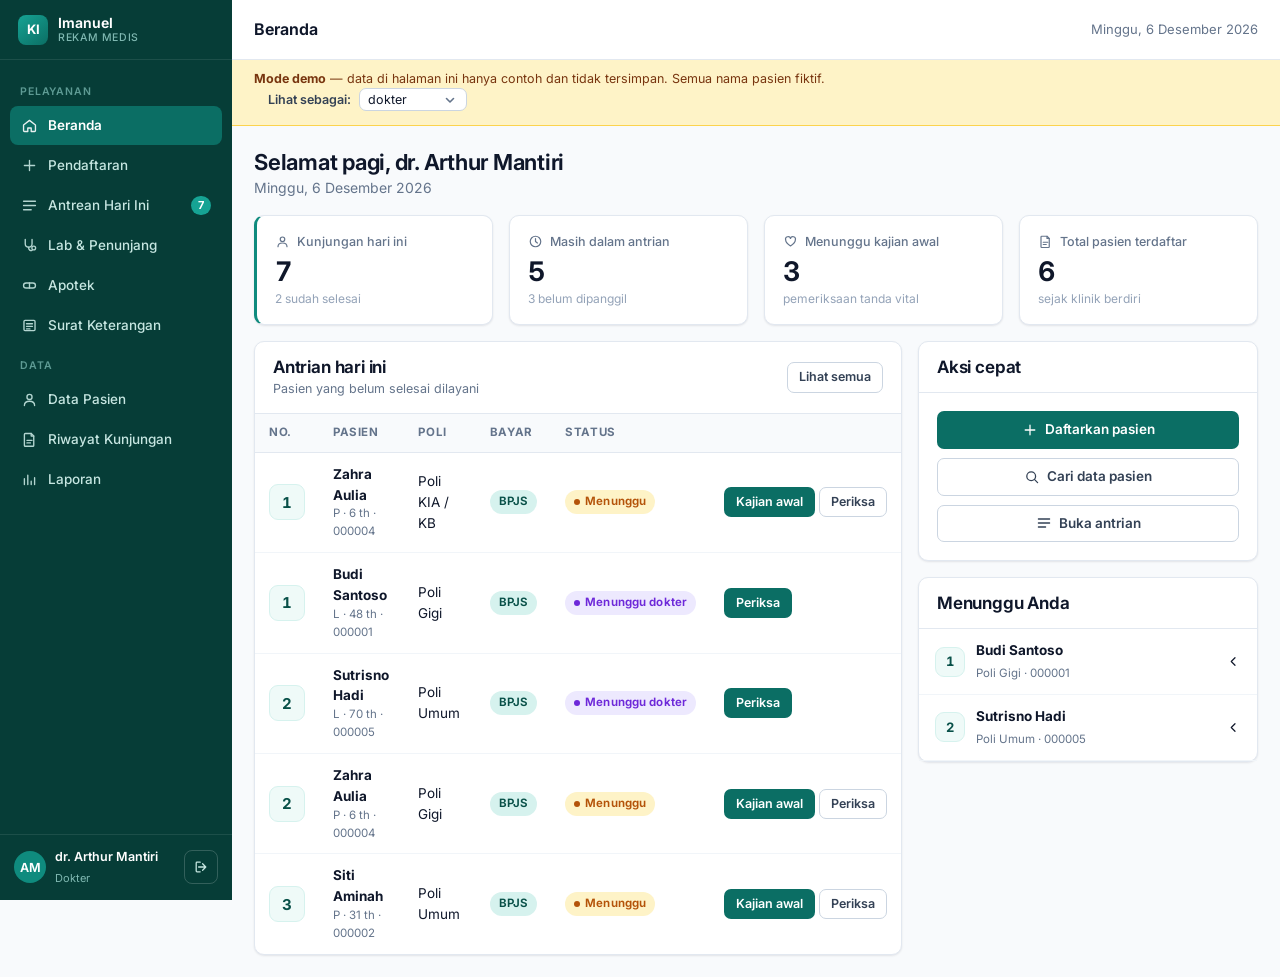
==== commit abf619ca: "Add files via upload tahap 1 migrasi portal ke RME" ====
--- a/demo.html
+++ b/demo.html
@@ -63,6 +63,7 @@
 <script src="js/lab_core.js"></script>
 <script src="js/periksa_core.js"></script>
 <script src="js/antrean_core.js"></script>
+<script src="js/kronis_core.js"></script>
 <script src="js/kop_klinik.js"></script>
 <script src="js/surat_core.js"></script>
 <script src="js/surat_cetak.js"></script>
@@ -81,6 +82,7 @@
 <script src="js/pages/kasir.js"></script>
 <script src="js/pages/tarif.js"></script>
 <script src="js/pages/jadwal.js"></script>
+<script src="js/pages/migrasi.js"></script>
 <script src="js/pages/master.js"></script>
 <script src="js/pages/lab.js"></script>
 <script src="js/pages/surat.js"></script>
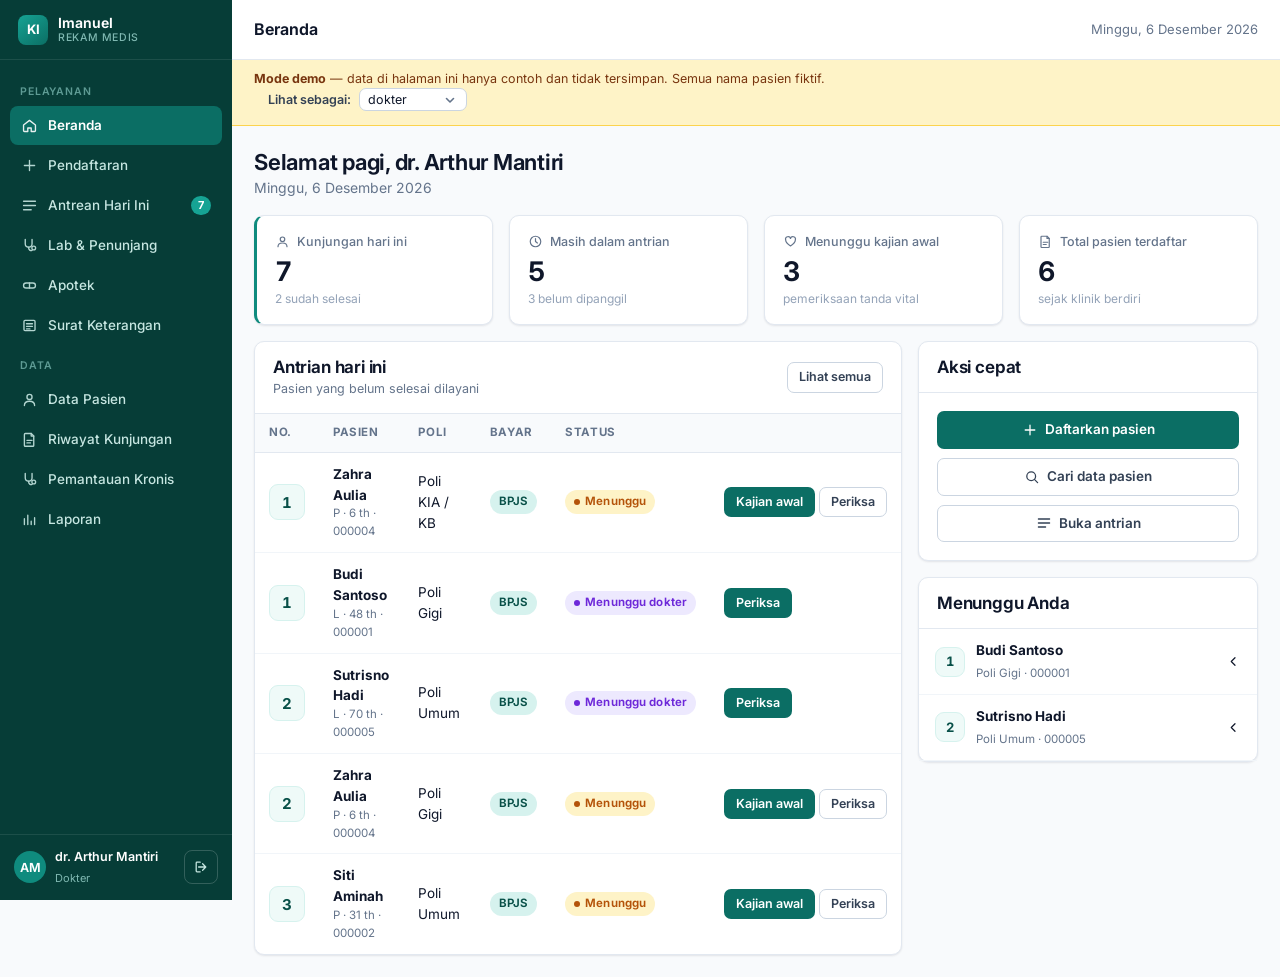
==== commit 0783ea6e: "Add files via upload tahap 2" ====
--- a/demo.html
+++ b/demo.html
@@ -64,6 +64,7 @@
 <script src="js/periksa_core.js"></script>
 <script src="js/antrean_core.js"></script>
 <script src="js/kronis_core.js"></script>
+<script src="js/kronis_pantau_core.js"></script>
 <script src="js/kop_klinik.js"></script>
 <script src="js/surat_core.js"></script>
 <script src="js/surat_cetak.js"></script>
@@ -83,6 +84,7 @@
 <script src="js/pages/tarif.js"></script>
 <script src="js/pages/jadwal.js"></script>
 <script src="js/pages/migrasi.js"></script>
+<script src="js/pages/pantau_kronis.js"></script>
 <script src="js/pages/master.js"></script>
 <script src="js/pages/lab.js"></script>
 <script src="js/pages/surat.js"></script>
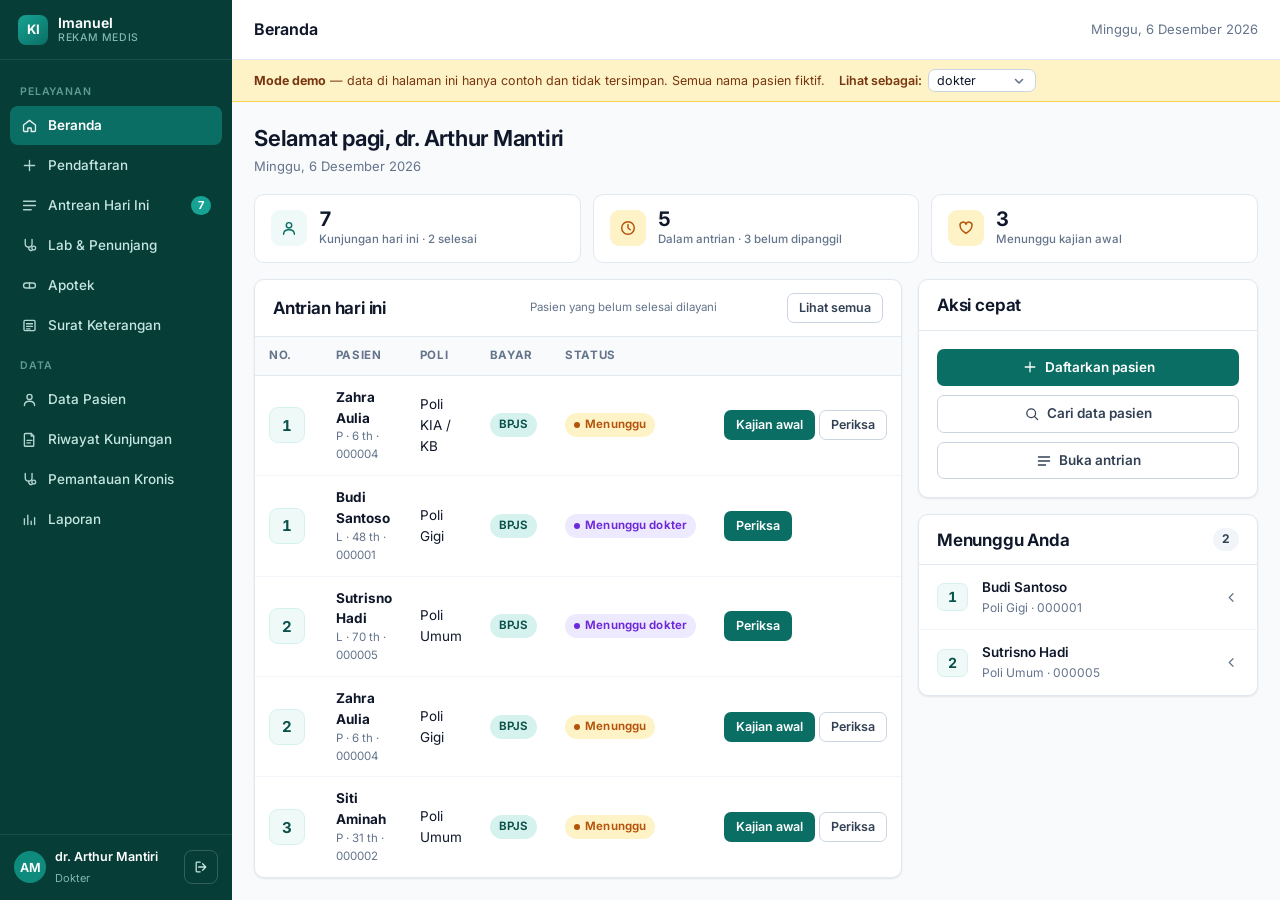
==== commit 2580c215: "Add files via upload batch a-d part 2" ====
--- a/demo.html
+++ b/demo.html
@@ -39,13 +39,10 @@
       <div class="spacer"></div>
       <div class="today" id="tanggalHariIni"></div>
     </header>
-    <div style="background:#FEF3C7;color:#78350F;padding:9px 22px;font-size:12.5px;
-       border-bottom:1px solid #FCD34D">
-      <b>Mode demo</b> — data di halaman ini hanya contoh dan tidak tersimpan.
-      Semua nama pasien fiktif.
-      <label style="margin-left:14px;font-weight:600">Lihat sebagai:
-        <select id="peranDemo" style="width:auto;display:inline-block;padding:3px 26px 3px 8px;
-                font-size:12.5px;margin-left:5px"></select></label>
+    <div class="demo-banner">
+      <span><b>Mode demo</b> — data di halaman ini hanya contoh dan tidak tersimpan.
+      Semua nama pasien fiktif.</span>
+      <label>Lihat sebagai: <select id="peranDemo"></select></label>
     </div>
     <main class="content" id="view"></main>
   </div>
@@ -65,6 +62,7 @@
 <script src="js/antrean_core.js"></script>
 <script src="js/kronis_core.js"></script>
 <script src="js/kronis_pantau_core.js"></script>
+<script src="js/laporan_core.js"></script>
 <script src="js/kop_klinik.js"></script>
 <script src="js/surat_core.js"></script>
 <script src="js/surat_cetak.js"></script>
--- a/css/style.css
+++ b/css/style.css
@@ -27,8 +27,8 @@
 
   /* Semantik */
   --ok-700: #15803D;  --ok-100: #DCFCE7;
-  --warn-700: #B45309; --warn-100: #FEF3C7;
-  --danger-700: #B91C1C; --danger-100: #FEE2E2;
+  --warn-700: #B45309; --warn-100: #FEF3C7; --warn-50: #FFFBEB;
+  --danger-700: #B91C1C; --danger-100: #FEE2E2; --danger-50: #FEF2F2;
   --info-700: #1D4ED8; --info-100: #DBEAFE;
   --violet-700: #6D28D9; --violet-100: #EDE9FE;
 
@@ -132,6 +132,7 @@
   background: var(--brand-600); color: #fff; display: grid; place-items: center;
   font-weight: 650; font-size: 12.5px;
 }
+.avatar.lg { width: 44px; height: 44px; font-size: 15px; background: var(--brand-700); }
 .sidebar-user .who { min-width: 0; }
 .sidebar-user .who b { display: block; color: #fff; font-size: 12.5px; font-weight: 600;
   white-space: nowrap; overflow: hidden; text-overflow: ellipsis; }
@@ -154,7 +155,12 @@
 .btn-icon:hover { background: var(--ink-100); color: var(--ink-900); }
 .menu-toggle { display: none; }
 
-.content { padding: 22px; flex: 1; max-width: 1400px; width: 100%; }
+/* min-width:0 wajib: tanpa ini elemen flex punya min-width:auto tersirat,
+   jadi tidak pernah menyusut lebih kecil dari konten terlebarnya (mis.
+   tabel banyak kolom) — akibatnya seluruh halaman melebar ke samping,
+   bukan tabelnya yang digulir lewat .table-wrap. Sama seperti perbaikan
+   .split di breakpoint mobile. */
+.content { padding: 22px; flex: 1; max-width: 1400px; width: 100%; min-width: 0; }
 
 /* ===================== KARTU & PANEL ===================== */
 .card {
@@ -164,14 +170,16 @@
 .card + .card { margin-top: 16px; }
 .card-head {
   padding: 14px 18px; border-bottom: 1px solid var(--ink-200);
-  display: flex; align-items: center; gap: 12px;
+  display: flex; align-items: center; gap: 12px; flex-wrap: wrap;
 }
 .card-head h2 { flex: 1; }
 .card-head .sub { color: var(--ink-500); font-size: 12.5px; font-weight: 400; margin-top: 1px; }
 .card-body { padding: 18px; }
 .card-body.tight { padding: 0; }
+.card-body.tight-sm { padding: 10px 14px; }
 .card-foot { padding: 13px 18px; border-top: 1px solid var(--ink-200); background: var(--ink-50);
-  border-radius: 0 0 var(--radius) var(--radius); display: flex; gap: 10px; align-items: center; }
+  border-radius: 0 0 var(--radius) var(--radius); display: flex; gap: 10px; align-items: center;
+  flex-wrap: wrap; }
 
 .grid { display: grid; gap: 16px; }
 .grid-2 { grid-template-columns: repeat(2, minmax(0,1fr)); }
@@ -237,9 +245,14 @@
 .radio-chip input { display: none; }
 .radio-chip.on { background: var(--brand-700); border-color: var(--brand-700); color: #fff; }
 
-.fieldset { border: 1px solid var(--ink-200); border-radius: var(--radius); padding: 16px; margin-bottom: 16px; }
+/* min-width:0 wajib: elemen <fieldset> punya lebar minimum bawaan browser
+   (min-content) yang mengabaikan aturan menyusut flex/grid — tanpa ini,
+   tabel lebar di dalamnya (mis. pemetaan kode PCare) memaksa fieldset,
+   dan seluruh halaman, melebar ke samping di layar sempit. */
+.fieldset { border: 1px solid var(--ink-200); border-radius: var(--radius); padding: 16px; margin-bottom: 16px; min-width: 0; }
 .fieldset > legend { font-size: 12px; font-weight: 700; color: var(--brand-700);
   text-transform: uppercase; letter-spacing: .06em; padding: 0 7px; }
+.fieldset > legend .opt-note { font-weight: 400; text-transform: none; letter-spacing: 0; color: var(--ink-400); }
 
 /* ===================== TOMBOL ===================== */
 .btn {
@@ -258,6 +271,12 @@
 .btn-ghost:hover:not(:disabled) { background: var(--brand-50); text-decoration: none; }
 .btn-danger { background: var(--danger-700); color: #fff; }
 .btn-danger:hover:not(:disabled) { background: #991B1B; }
+/* Aksi berkonsekuensi besar tapi BUKAN destruktif — mis. mengunci rekam
+   medis, memfinalisasi tagihan. Beda dari .btn-primary (aksi biasa yang
+   maju) dan .btn-danger (menghapus/membatalkan): kuning menandakan
+   "berhenti dan pastikan dulu", bukan "lanjut" atau "hancurkan". */
+.btn-warn { background: var(--warn-700); color: #fff; }
+.btn-warn:hover:not(:disabled) { background: #92400E; }
 .btn-sm { padding: 6px 11px; font-size: 12.5px; }
 .btn-lg { padding: 11px 20px; font-size: 15px; }
 .btn-block { width: 100%; }
@@ -279,12 +298,14 @@
 table.tbl .muted { color: var(--ink-500); }
 
 /* ===================== LENCANA STATUS ===================== */
-.badge {
+/* .status-badge adalah alias nama yang sama persis dengan .badge — dipakai
+   berdampingan dengan kelas warna b-* yang sudah ada (mis. class="status-badge b-ok"). */
+.badge, .status-badge {
   display: inline-flex; align-items: center; gap: 5px; padding: 3px 9px;
   border-radius: 999px; font-size: 11.5px; font-weight: 650; white-space: nowrap;
   letter-spacing: .01em;
 }
-.badge .dot { width: 6px; height: 6px; border-radius: 50%; background: currentColor; }
+.badge .dot, .status-badge .dot { width: 6px; height: 6px; border-radius: 50%; background: currentColor; }
 .b-menunggu  { background: var(--warn-100);   color: var(--warn-700); }
 .b-kajian    { background: var(--info-100);   color: var(--info-700); }
 .b-dokter    { background: var(--violet-100); color: var(--violet-700); }
@@ -408,11 +429,22 @@
 }
 .soap-block .s-txt { display: inline; font-size: 13.5px; color: var(--ink-700); white-space: pre-wrap; }
 
+/* Lencana huruf S/O/A/P di label form Catatan SOAP — bentuk sama dengan .s-lbl
+   supaya bacaan ringkasan dan bacaan form terasa satu sistem visual. */
+.soap-letter {
+  display: inline-block; min-width: 20px; height: 20px; line-height: 20px; text-align: center;
+  background: var(--brand-700); color: #fff; border-radius: 5px; font-size: 11px;
+  font-weight: 700; margin-right: 7px; vertical-align: -3px;
+}
+
 /* ===================== KEADAAN KOSONG ===================== */
-.empty { text-align: center; padding: 44px 20px; color: var(--ink-500); }
-.empty .ico { width: 44px; height: 44px; margin: 0 auto 12px; color: var(--ink-300); }
-.empty h3 { color: var(--ink-700); margin-bottom: 5px; font-size: 15px; }
-.empty p { font-size: 13px; max-width: 380px; margin: 0 auto 14px; }
+/* .empty-state adalah alias nama yang sama persis dengan .empty — dua-duanya
+   sah dipakai, supaya markup baru bisa memakai nama semantik tanpa
+   memutus halaman lama yang sudah memakai .empty lewat UI.kosong(). */
+.empty, .empty-state { text-align: center; padding: 44px 20px; color: var(--ink-500); }
+.empty .ico, .empty-state .ico { width: 44px; height: 44px; margin: 0 auto 12px; color: var(--ink-300); }
+.empty h3, .empty-state h3 { color: var(--ink-700); margin-bottom: 5px; font-size: 15px; }
+.empty p, .empty-state p { font-size: 13px; max-width: 380px; margin: 0 auto 14px; }
 
 .skeleton { background: linear-gradient(90deg, var(--ink-100) 25%, var(--ink-200) 50%, var(--ink-100) 75%);
   background-size: 200% 100%; animation: sk 1.3s infinite; border-radius: 6px; }
@@ -448,27 +480,312 @@
 .toast.ok { background: #14532D; } .toast.err { background: #7F1D1D; } .toast.warn { background: #78350F; }
 @keyframes slideUp { from { transform: translateY(10px); opacity: 0; } to { transform: none; opacity: 1; } }
 
-/* ===================== BANNER ===================== */
-.banner { padding: 12px 16px; border-radius: var(--radius); font-size: 13px;
+/* ===================== BANNER / ALERT ===================== */
+/* .alert adalah alias nama yang sama persis dengan .banner. Struktur wajib:
+   <div class="banner TIPE">...</div> — SATU div saja yang membungkus ikon +
+   teks; JANGAN menambah <div> pembungkus kedua tanpa menutupnya (baca
+   catatan di bagian bawah berkas ini — ini kelas bug yang pernah membuat
+   seluruh form modal Check-in masuk ke dalam banner). Kalau perlu memisah
+   ikon dari teks, pakai <span>, bukan <div> bersarang. */
+.banner, .alert { padding: 12px 16px; border-radius: var(--radius); font-size: 13px;
   display: flex; gap: 10px; align-items: flex-start; margin-bottom: 16px; }
-.banner.info { background: var(--info-100); color: #1E3A8A; }
-.banner.warn { background: var(--warn-100); color: #78350F; }
-.banner.err  { background: var(--danger-100); color: #7F1D1D; }
-.banner.ok   { background: var(--ok-100); color: #14532D; }
-.banner b { font-weight: 700; }
+.banner.info, .alert.info { background: var(--info-100); color: #1E3A8A; }
+.banner.warn, .alert.warn { background: var(--warn-100); color: #78350F; }
+.banner.err, .alert.err  { background: var(--danger-100); color: #7F1D1D; }
+.banner.ok, .alert.ok   { background: var(--ok-100); color: #14532D; }
+.banner b, .alert b { font-weight: 700; }
+.banner-txt { flex: 1; min-width: 0; }
+
+/* =====================================================================
+   KOMPONEN HALAMAN — sistem visual bersama untuk seluruh halaman kerja
+   (Tahap 2 redesign, 9 Sep 2026). Dibangun DI ATAS token & komponen dasar
+   di atas — tidak mengubah warna/spacing/radius yang sudah ada.
+   ===================================================================== */
+
+/* --- Header halaman: judul + subjudul + aksi utama, satu baris rapi --- */
+.page-header {
+  display: flex; align-items: flex-start; justify-content: space-between;
+  gap: 16px; flex-wrap: wrap; margin-bottom: 18px;
+}
+.page-header .page-heading { min-width: 0; }
+.page-header h1 { margin-bottom: 3px; }
+.page-header .page-sub { color: var(--ink-500); font-size: 13px; }
+.page-actions { display: flex; gap: 9px; flex-wrap: wrap; align-items: center; flex-shrink: 0; }
+
+/* --- Panel kerja: pembungkus satu daftar/tabel kerja, dipakai SEKALI per
+   kelompok — bukan satu card per baris. Sub-header opsional (judul + jumlah
+   + aksi kecil) memakai .work-panel-head; isinya .work-list. --- */
+.work-panel {
+  background: var(--white); border: 1px solid var(--ink-200); border-radius: var(--radius);
+  box-shadow: var(--shadow-sm); overflow: hidden;
+}
+.work-panel + .work-panel { margin-top: 16px; }
+.work-panel-head {
+  padding: 13px 18px; border-bottom: 1px solid var(--ink-200);
+  display: flex; align-items: center; gap: 10px;
+}
+.work-panel-head h2 { flex: 1; }
+.work-panel-head .count {
+  background: var(--ink-100); color: var(--ink-600, var(--ink-700)); font-size: 12px;
+  font-weight: 700; padding: 2px 9px; border-radius: 999px;
+}
+
+/* --- Daftar kerja: satu baris = satu pekerjaan yang harus ditindaklanjuti.
+   Menggantikan pola "satu card per pasien/tagihan/resep". --- */
+.work-list { display: flex; flex-direction: column; }
+.work-row {
+  display: flex; align-items: center; gap: 14px; padding: 12px 18px;
+  border-bottom: 1px solid var(--ink-100); color: inherit;
+}
+.work-list a.work-row, .work-row.clickable { text-decoration: none; cursor: pointer; }
+.work-row:last-child { border-bottom: none; }
+.work-row.clickable:hover, .work-list a.work-row:hover { background: var(--brand-50); }
+.work-row .wr-lead { flex-shrink: 0; }
+.work-row .wr-main { flex: 1; min-width: 0; }
+.work-row .wr-title {
+  font-weight: 600; font-size: 13.5px; color: var(--ink-900);
+  overflow: hidden; text-overflow: ellipsis; white-space: nowrap;
+}
+.work-row .wr-sub { font-size: 12px; color: var(--ink-500); margin-top: 1px; }
+.work-row .wr-meta { display: flex; gap: 18px; flex-shrink: 0; align-items: center; }
+.work-row .wr-meta .k { font-size: 10.5px; text-transform: uppercase; letter-spacing: .05em;
+  color: var(--ink-400); display: block; }
+.work-row .wr-meta .v { font-size: 12.5px; font-weight: 600; color: var(--ink-700); }
+.work-row .wr-actions { display: flex; gap: 8px; flex-shrink: 0; }
+
+/* --- Kartu statistik ringkas: baris KPI kecil di atas halaman, dipakai
+   secukupnya saja (brief: "hanya jika membantu keputusan"). Beda dari
+   .stat (angka besar tunggal) — .stat-card selalu berpasangan ikon+angka
+   mendatar supaya tidak makan tempat vertikal. --- */
+.stat-row { display: flex; gap: 12px; flex-wrap: wrap; margin-bottom: 16px; }
+.stat-card {
+  flex: 1 1 168px; display: flex; align-items: center; gap: 12px;
+  background: var(--white); border: 1px solid var(--ink-200); border-radius: var(--radius);
+  padding: 13px 16px;
+}
+.stat-card .sc-ico {
+  width: 36px; height: 36px; border-radius: 9px; flex-shrink: 0;
+  background: var(--brand-50); color: var(--brand-700); display: grid; place-items: center;
+}
+.stat-card .sc-val { font-size: 20px; font-weight: 680; line-height: 1.15; letter-spacing: -0.01em; }
+.stat-card .sc-lbl { font-size: 11.5px; color: var(--ink-500); font-weight: 500; }
+.stat-card.warn .sc-ico { background: var(--warn-100); color: var(--warn-700); }
+.stat-card.danger .sc-ico { background: var(--danger-100); color: var(--danger-700); }
+.stat-card.ok .sc-ico { background: var(--ok-100); color: var(--ok-700); }
+
+/* --- Form grid 12 kolom: field pendek tetap pendek, field panjang memang
+   lebar. Dipakai menggantikan .form-row ketika field dalam satu baris
+   punya kebutuhan lebar yang berbeda. Field tanpa kelas lebar memakai
+   lebar "normal" (4/12 ≈ sepertiga baris). --- */
+/* Sengaja dirancang supaya pasangan yang paling sering dipakai genap 12
+   kolom (compact 3 + wide 9, atau tiga field default 4+4+4) — kalau satu
+   baris genap 12, field berikutnya otomatis pindah ke baris baru; kalau
+   tidak genap, boleh saja (sisa ruang kecil di ujung baris), tapi pasangan
+   compact+wide dirancang supaya TIDAK perlu itu. */
+.form-grid { display: grid; grid-template-columns: repeat(12, minmax(0,1fr)); gap: 14px 16px; }
+.form-grid > .field, .form-grid > .fieldset { margin-bottom: 0; min-width: 0; grid-column: span 4; }
+/* Sangat pendek: satuan, satu huruf/kode singkat */
+.form-grid > .field-compact.xs { grid-column: span 2; }
+/* Pendek: tanggal, jumlah, status, kode — dipasangkan dengan .field-wide */
+.form-grid > .field-compact { grid-column: span 3; }
+/* Lebar: nama, dropdown panjang, kombinasi label+nilai — pasangan .field-compact */
+.form-grid > .field-wide { grid-column: span 9; }
+/* Setengah baris: dua field yang sama pentingnya */
+.form-grid > .field-half { grid-column: span 6; }
+/* Sepertiga & dua-pertiga baris: dipakai formulir surat yang lebar kolomnya
+   ditentukan per medan (mis. tiga field sejajar, atau satu lebar + satu sempit) */
+.form-grid > .field-span-4 { grid-column: span 4; }
+.form-grid > .field-span-8 { grid-column: span 8; }
+/* Penuh satu baris: keluhan, catatan, alamat, textarea */
+.form-grid > .field-full { grid-column: 1 / -1; }
+
+/* --- Toolbar filter: satu baris khusus untuk filter tanggal/status/pencarian,
+   terpisah dari judul halaman/tabel. --- */
+.filter-bar {
+  display: flex; align-items: flex-end; gap: 12px; flex-wrap: wrap;
+  padding: 12px 16px; background: var(--white); border: 1px solid var(--ink-200);
+  border-radius: var(--radius); margin-bottom: 16px;
+}
+.filter-bar .field { margin-bottom: 0; }
+.filter-bar .field label { margin-bottom: 4px; }
+.filter-bar .filter-spacer { flex: 1; }
+.filter-bar .filter-search { flex: 1 1 220px; min-width: 180px; }
+
+/* --- Toolbar tabel: judul ringkas + jumlah baris + aksi kecil, menempel
+   langsung di atas tabel di dalam .work-panel/.card yang sama. --- */
+.table-toolbar {
+  display: flex; align-items: center; gap: 10px; flex-wrap: wrap;
+  padding: 12px 16px; border-bottom: 1px solid var(--ink-200);
+}
+.table-toolbar .tt-title { font-weight: 650; font-size: 14px; }
+.table-toolbar .tt-count { color: var(--ink-500); font-size: 12.5px; font-weight: 500; }
+.table-toolbar .tt-spacer { flex: 1; }
+
+/* --- Bagian dalam modal: memecah modal yang padat jadi kelompok bertajuk,
+   dengan garis pemisah tipis, bukan tembok isian tanpa jeda. --- */
+.modal-section { padding-bottom: 16px; margin-bottom: 16px; border-bottom: 1px solid var(--ink-100); }
+.modal-section:last-child { border-bottom: none; margin-bottom: 0; padding-bottom: 0; }
+.modal-section-title {
+  font-size: 11px; font-weight: 700; text-transform: uppercase; letter-spacing: .06em;
+  color: var(--ink-500); margin-bottom: 10px;
+}
+
+/* --- Ringkasan pasien padat: versi .patient-bar yang lebih pendek untuk
+   halaman yang butuh ruang vertikal maksimal untuk kerja (Pemeriksaan). --- */
+.patient-bar.compact, .patient-summary {
+  padding: 10px 16px; gap: 14px;
+}
+.patient-bar.compact .pb-avatar, .patient-summary .pb-avatar { width: 38px; height: 38px; font-size: 14px; }
+.patient-bar.compact .pb-main b, .patient-summary .pb-main b { font-size: 14.5px; }
+.patient-bar.compact .alert-allergy, .patient-summary .alert-allergy { padding: 5px 10px; font-size: 12px; }
+
+/* --- Kelompok aksi: memisahkan aksi utama dari aksi berisiko (Batal, Hapus,
+   Kunci Rekam Medis, Finalisasi) secara spasial, bukan hanya warna. --- */
+.action-group { display: flex; align-items: center; gap: 10px; flex-wrap: wrap; }
+.action-group.split { justify-content: space-between; width: 100%; }
+.action-group .danger-zone {
+  display: flex; gap: 8px; flex-wrap: wrap; padding-left: 14px; margin-left: 8px;
+  border-left: 1px solid var(--ink-200);
+}
+@media (max-width: 480px) {
+  .action-group .danger-zone { border-left: none; margin-left: 0; padding-left: 0;
+    padding-top: 10px; margin-top: 10px; border-top: 1px dashed var(--ink-200); width: 100%; }
+}
 
 /* ===================== UTILITAS ===================== */
-.mt-0{margin-top:0}.mt-8{margin-top:8px}.mt-12{margin-top:12px}.mt-16{margin-top:16px}.mt-24{margin-top:24px}
-.mb-0{margin-bottom:0}.mb-8{margin-bottom:8px}.mb-12{margin-bottom:12px}.mb-16{margin-bottom:16px}
-.flex{display:flex}.items-center{align-items:center}.justify-between{justify-content:space-between}
+.mt-0{margin-top:0}.mt-4{margin-top:4px}.mt-8{margin-top:8px}.mt-12{margin-top:12px}.mt-16{margin-top:16px}.mt-24{margin-top:24px}
+.mb-0{margin-bottom:0}.mb-8{margin-bottom:8px}.mb-10{margin-bottom:10px}.mb-12{margin-bottom:12px}.mb-16{margin-bottom:16px}
+.ml-6{margin-left:6px}.ml-8{margin-left:8px}.ml-18{margin-left:18px}
+.py-6{padding:6px 0}
+.lh-17{line-height:1.7}.lh-18{line-height:1.8}
+.flex{display:flex}.items-center{align-items:center}.items-end{align-items:flex-end}.justify-between{justify-content:space-between}
 .gap-6{gap:6px}.gap-8{gap:8px}.gap-12{gap:12px}.gap-16{gap:16px}.flex-1{flex:1}.flex-wrap{flex-wrap:wrap}
 .text-muted{color:var(--ink-500)}.text-sm{font-size:12.5px}.text-xs{font-size:11.5px}
 .text-right{text-align:right}.text-center{text-align:center}
 .mono{font-family:var(--mono);font-size:12.5px}
+.nomor-arsip{font-size:26px;font-weight:700}
+.row-clickable{cursor:pointer}
+.row-selected{background:#eef4ff}
 .nowrap{white-space:nowrap}.hidden{display:none!important}
 .w-full{width:100%}
 .tabular{font-variant-numeric:tabular-nums}
 .divider{height:1px;background:var(--ink-200);margin:16px 0}
+/* Pengganti semantik untuk inline style yang sering diketik ulang:
+   style="flex:1" → class="grow"; style="width:auto" → class="control-auto". */
+.grow{flex:1}
+.control-auto{width:auto}
+.control-inline{display:inline-block;width:auto}
+.stack{display:grid;gap:9px}
+.mb-6{margin-bottom:6px}
+.mt-14{margin-top:14px}
+.mb-14{margin-bottom:14px}
+.mx-16{margin-left:16px;margin-right:16px}
+/* Baris sederhana dalam daftar bertumpuk (mis. alergi) — bukan tabel penuh */
+.list-row{padding:9px 0;border-bottom:1px solid var(--ink-100)}
+.list-row:last-child{border-bottom:none}
+/* Baris label:nilai (mis. identitas lengkap pasien) */
+.kv-row{display:flex;gap:10px;padding:5px 0}
+.kv-row .k{width:120px;flex-shrink:0}
+.kv-row .v{flex:1}
+.col-w56{width:56px}
+.col-w30p{width:30%}
+/* Kolom persentase — tabel hasil lab (layar & cetak), lebar per kolom
+   sengaja proporsional ke jenis isinya, bukan sama rata. */
+.col-w6p{width:6%}.col-w10p{width:10%}.col-w12p{width:12%}.col-w14p{width:14%}
+.col-w16p{width:16%}.col-w18p{width:18%}.col-w20p{width:20%}.col-w22p{width:22%}
+.col-w34p{width:34%}.col-w36p{width:36%}
+.col-indent{padding-left:32px}
+/* Judul kecil di dalam badan kartu — memisahkan dua tabel/bagian dalam satu
+   kartu tanpa perlu kartu terpisah untuk tiap bagian. */
+.subhead{font-size:14px;font-weight:650;margin-bottom:8px}
+/* Paragraf penjelas tepat di bawah judul langkah singkat (dialog impor) */
+.step-note{margin:4px 0 10px}
+/* Sel yang isinya perlu dibatasi lebarnya supaya tabel tidak melebar tak
+   terkendali (keterangan, daftar obat ringkas) — teksnya tetap boleh melipat. */
+.col-max-200{max-width:200px}
+.col-max-260{max-width:260px}
+.col-max-280{max-width:280px}
+.col-max-340{max-width:340px}
+.mw-220{max-width:220px}
+.text-danger{color:var(--danger-700)}
+.row-muted{opacity:.6}
+/* Baris ditimpa/dibatalkan — dicoret dan diredupkan, bukan disembunyikan */
+.row-void{opacity:.45;text-decoration:line-through}
+/* Baris ringkasan/grup di dalam tabel — beda dari baris rinciannya */
+.row-tint{background:var(--ink-50)}
+.row-tint.summary{font-weight:600}
+/* Baris daftar sederhana dengan garis pemisah tetap di setiap baris
+   (berbeda dari .list-row yang menghilangkan garis pada baris terakhir) */
+.row-line{padding:7px 0;border-bottom:1px solid var(--ink-100)}
+/* Baris judul kelompok di dalam tabel (mis. kelompok pemeriksaan lab) */
+.group-row{background:var(--ink-50);font-weight:700;font-size:12px;text-transform:uppercase;letter-spacing:.04em}
+/* Lebar kolom tabel standar — dipakai menggantikan style="width:...px" yang
+   berulang di tabel diagnosa/resep/tindakan/penunjang. Angka yang berdekatan
+   sengaja disatukan ke tingkatan yang sama; selisih beberapa piksel tidak
+   terlihat. */
+.col-w90{width:90px}
+.col-w120{width:120px}
+.col-w170{width:170px}
+.col-w230{width:230px}
+/* Kolom aksi tabel yang menyusut ke lebar isinya (mis. kolom tombol hapus) */
+.col-shrink{width:1%}
+/* Kontrol kecil di dalam sel tabel (select/input jenis, kasus, fdi, signa) */
+.ctl-sm{padding:5px 8px;font-size:12.5px}
+.ctl-num{width:64px;padding:5px 7px;text-align:center}
+/* Kotak gulir dengan tinggi maksimum — daftar hasil lab/penunjang panjang */
+.scroll-box{max-height:260px;overflow-y:auto;border:1px solid var(--ink-200);border-radius:var(--radius);padding:10px}
+.scroll-box.tall{max-height:340px}
+.table-wrap.scroll-tall{max-height:340px;overflow-y:auto}
+.fieldset.tight{margin-bottom:12px}
+.fw-700{font-weight:700}
+.group-label{font-size:11px;font-weight:700;text-transform:uppercase;letter-spacing:.04em;color:var(--ink-500);margin-bottom:5px}
+.list-tight{margin:0;padding-left:18px}
+.list-tight-8{margin:0 0 8px;padding-left:18px}
+.list-tight-10{margin:0 0 10px;padding-left:18px}
+.list-tight-mt6{margin:6px 0 0;padding-left:18px}
+.list-tight-12{margin:0 0 12px;padding-left:18px}
+/* Migrasi Portal: field flex/split yang lebar bagiannya ditentukan per
+   pemakaian (bukan pola .field-compact/.field-half yang umum). */
+.field-flex-2{flex:2}
+.field-align-end{align-self:flex-end}
+.split-primary{flex:1;min-width:280px}
+.split-secondary{flex:1.4;min-width:320px}
+.min-w-150{min-width:150px}
+.min-w-200{min-width:200px}
+/* min-width:0 pada elemen teks yang harus terpotong (text-overflow) di
+   dalam baris flex — tanpa ini elemen tidak bisa menyusut lebih kecil
+   dari isinya sendiri. */
+.min-w-0{min-width:0}
+.mr-8{margin-right:8px}
+.mb-4{margin-bottom:4px}
+
+/* --- Laporan: kotak kanvas Chart.js, grid grafik performa, kalender
+   heatmap, dan batang peringkat (bar chart sederhana tanpa Chart.js). --- */
+.chart-box{position:relative;height:240px}
+.chart-box.tall{height:260px}
+.grafik-grid{display:grid;grid-template-columns:repeat(auto-fit,minmax(320px,1fr));gap:16px}
+.heatmap-grid{display:grid;grid-template-columns:repeat(7,1fr);gap:4px}
+.heat-cell{aspect-ratio:1;border-radius:6px;display:flex;align-items:center;justify-content:center;font-size:11px;font-weight:600}
+.heat-future{border:1px dashed var(--ink-200);color:var(--ink-300);font-weight:400}
+.heat-0{background:#F1F5F9;color:#334155}
+.heat-1{background:#D6F2EE;color:#334155}
+.heat-2{background:#8FDCD1;color:#0F172A}
+.heat-3{background:#16A394;color:#FFFFFF}
+.heat-4{background:#085048;color:#FFFFFF}
+/* Batang peringkat (sepuluh besar penyakit, kinerja dokter): lebar batang
+   isinya sebanding data (persentase kontinu per baris), jadi TETAP ditulis
+   lewat style="width:...%" langsung di elemen — satu-satunya pengecualian
+   yang disengaja pada halaman ini, karena nilainya tidak mungkin dipetakan
+   ke sekumpulan kelas tetap seperti pola grid-column di halaman Surat. */
+.bar-track{height:7px;background:var(--ink-100);border-radius:4px;overflow:hidden}
+.bar-fill{height:100%;background:var(--brand-600)}
+.bar-fill.muted{background:var(--ink-300)}
+.badge-num{min-width:20px;justify-content:center}
+/* Grup "Periode [tanggal] s.d. [tanggal]" di toolbar filter Laporan: butuh
+   flex-wrap sendiri (bukan cuma pada baris pembungkusnya) karena dua input
+   date + label + pemisah tidak pernah cukup lebar 390px sebagai satu unit
+   yang tak terpecah. */
+.periode-group{flex-wrap:wrap}
 
 /* ===================== CETAK ===================== */
 @media print {
@@ -482,9 +799,89 @@
 }
 .print-only { display: none; }
 
+/* =====================================================================
+   ANTREAN — kartu kuota per poli & varian kecil dipakai di papan antrean
+   ===================================================================== */
+.quota-row { display: grid; grid-template-columns: repeat(auto-fill, minmax(220px,1fr)); gap: 12px; margin-bottom: 16px; }
+.quota-card { background: var(--white); border: 1px solid var(--ink-200); border-radius: var(--radius); padding: 14px 16px; }
+.quota-card-head { display: flex; align-items: center; justify-content: space-between; gap: 8px; }
+.quota-figures { display: flex; align-items: center; gap: 12px; margin-top: 10px; }
+.quota-figure .qf-lbl { font-size: 11px; color: var(--ink-500); text-transform: uppercase; letter-spacing: .05em; }
+.quota-figure .qf-val { font-size: 20px; font-weight: 680; font-variant-numeric: tabular-nums; line-height: 1.2; }
+.quota-sep { width: 1px; height: 32px; background: var(--ink-200); }
+.quota-foot { font-size: 11.5px; color: var(--ink-500); margin-top: 8px; }
+
+.queue-no.sm { width: auto; height: 28px; padding: 0 10px; font-size: 14px; border-radius: 7px; }
+.empty.compact { padding: 34px 16px; }
+.empty.sm { padding: 22px 16px; }
+.chip-list.pad { padding: 10px 12px; }
+.text-warn { color: var(--warn-700); }
+.text-ok { color: var(--ok-700); }
+.text-lg { font-size: 15px; }
+/* Pratinjau struk thermal — huruf tetap lebar (monospace) supaya susunan
+   kolomnya persis seperti yang akan tercetak. */
+.struk-preview {
+  font-family: ui-monospace, 'Courier New', monospace; font-size: 11px; line-height: 1.4;
+  white-space: pre; overflow-x: auto; background: #fff; border: 1px solid var(--ink-200);
+  border-radius: 10px; padding: 12px; margin: 0;
+}
+/* Angka .stat yang lebih panjang (mis. rupiah) — sedikit lebih kecil supaya tetap muat */
+.stat .val.sm { font-size: 20px; }
+/* Baris tabel pratinjau impor — menyorot baris bergalat/tertunda tanpa
+   perlu satu badge di tiap baris */
+.row-galat { background: var(--danger-50); }
+.row-tertunda { background: var(--warn-50); }
+/* Chip yang bisa diklik (bukan sekadar label) — tanpa bingkai tombol asali */
+.chip-btn { cursor: pointer; border: none; }
+.col-narrow { width: 72px; }
+
+/* ===================== ALUR BERLANGKAH (mis. Pendaftaran) ===================== */
+.step-head { display: flex; align-items: center; gap: 8px; }
+.step-badge {
+  width: 22px; height: 22px; border-radius: 50%; background: var(--brand-700); color: #fff;
+  display: inline-flex; align-items: center; justify-content: center;
+  font-size: 12px; font-weight: 700; flex-shrink: 0;
+}
+.card-head.done .step-badge { background: var(--ok-700); }
+
+/* Daftar hasil pencarian ringkas (mis. pencarian pasien) — bungkus .combo-item
+   tanpa lewat komponen combo penuh. */
+.result-list { border: 1px solid var(--ink-200); border-radius: var(--radius); overflow: hidden; }
+
+/* Pratinjau ringkas pasien terpilih (bukan .patient-bar penuh) */
+.patient-mini { display: flex; align-items: center; gap: 12px; flex-wrap: wrap; }
+.patient-mini .pm-name { font-size: 16px; }
+.patient-mini .pm-main { flex: 1; min-width: 170px; }
+
+/* ===================== BUKTI / STRUK CETAK RINGKAS ===================== */
+.receipt { text-align: center; padding: 8px 0 4px; }
+.receipt-clinic { font-weight: 700; font-size: 15px; }
+.receipt-date { font-size: 12.5px; color: var(--ink-500); margin-bottom: 16px; }
+.receipt-label { font-size: 12px; color: var(--ink-500); text-transform: uppercase; letter-spacing: .08em; }
+.receipt-number { font-size: 60px; font-weight: 700; line-height: 1; color: var(--brand-700); margin: 6px 0 14px; }
+.receipt-rows {
+  border-top: 1px dashed var(--ink-300); padding-top: 14px; text-align: left;
+  display: grid; gap: 6px; font-size: 13.5px;
+}
+
+/* ===================== BANNER MODE DEMO ===================== */
+.demo-banner {
+  background: var(--warn-100); color: #78350F; padding: 9px 22px;
+  font-size: 12.5px; border-bottom: 1px solid #FCD34D;
+  display: flex; align-items: center; flex-wrap: wrap; gap: 6px 14px;
+}
+.demo-banner label { display: inline-flex; align-items: center; gap: 6px;
+  margin: 0; font-weight: 600; color: #78350F; }
+.demo-banner select { width: auto; display: inline-block; padding: 3px 26px 3px 8px; font-size: 12.5px; }
+
 /* ===================== RESPONSIF ===================== */
 @media (max-width: 1100px) {
-  .split { grid-template-columns: 1fr; }
+  /* minmax(0,1fr), bukan 1fr polos: sel grid dengan 1fr saja punya
+     min-width:auto tersirat, jadi tidak pernah menyusut lebih kecil dari
+     konten terlebarnya (mis. tabel banyak kolom) — itulah yang membuat
+     halaman melebar ke samping di layar sempit meski tabelnya sendiri
+     sudah bisa digulir lewat .table-wrap. */
+  .split { grid-template-columns: minmax(0,1fr); }
   .grid-4 { grid-template-columns: repeat(2, minmax(0,1fr)); }
 }
 @media (max-width: 820px) {
@@ -496,6 +893,20 @@
   .grid-2, .grid-3, .grid-4, .form-row.c2, .form-row.c3, .form-row.c4 { grid-template-columns: 1fr; }
   .patient-bar .pb-meta { margin-left: 0; gap: 16px; }
   .topbar .today { display: none; }
+  /* Komponen halaman: satu kolom penuh di layar sempit */
+  .form-grid { grid-template-columns: 1fr; gap: 12px; }
+  .form-grid > .field, .form-grid > .fieldset,
+  .form-grid > .field-compact, .form-grid > .field-compact.xs,
+  .form-grid > .field-wide, .form-grid > .field-half, .form-grid > .field-full,
+  .form-grid > .field-span-4, .form-grid > .field-span-8 { grid-column: 1 / -1; }
+  .page-header { flex-direction: column; align-items: stretch; }
+  .page-actions { width: 100%; }
+  .stat-row { gap: 10px; }
+  .stat-card { flex-basis: 100%; }
+  .filter-bar { align-items: stretch; }
+  .filter-bar .field, .filter-bar .filter-search { flex: 1 1 100%; width: 100%; }
+  .work-row { flex-wrap: wrap; row-gap: 6px; }
+  .work-row .wr-meta { flex-wrap: wrap; gap: 10px 16px; }
 }
 
 /* =====================================================================
@@ -627,6 +1038,9 @@
   position: relative; width: 100%; overflow: hidden; background: var(--ink-100);
   border: 1px solid var(--ink-200); border-radius: var(--radius);
 }
+/* Dipakai di dalam modal "Lihat surat": lebarnya mengikuti modal, bukan
+   dibatasi 560px seperti di layar susun-surat dua kolom. */
+.surat-pratinjau-wrap.full-width { max-width: 100%; }
 .surat-pratinjau {
   position: absolute; top: 0; left: 0; width: 794px; height: 1123px;
   border: 0; transform-origin: top left; background: #fff;
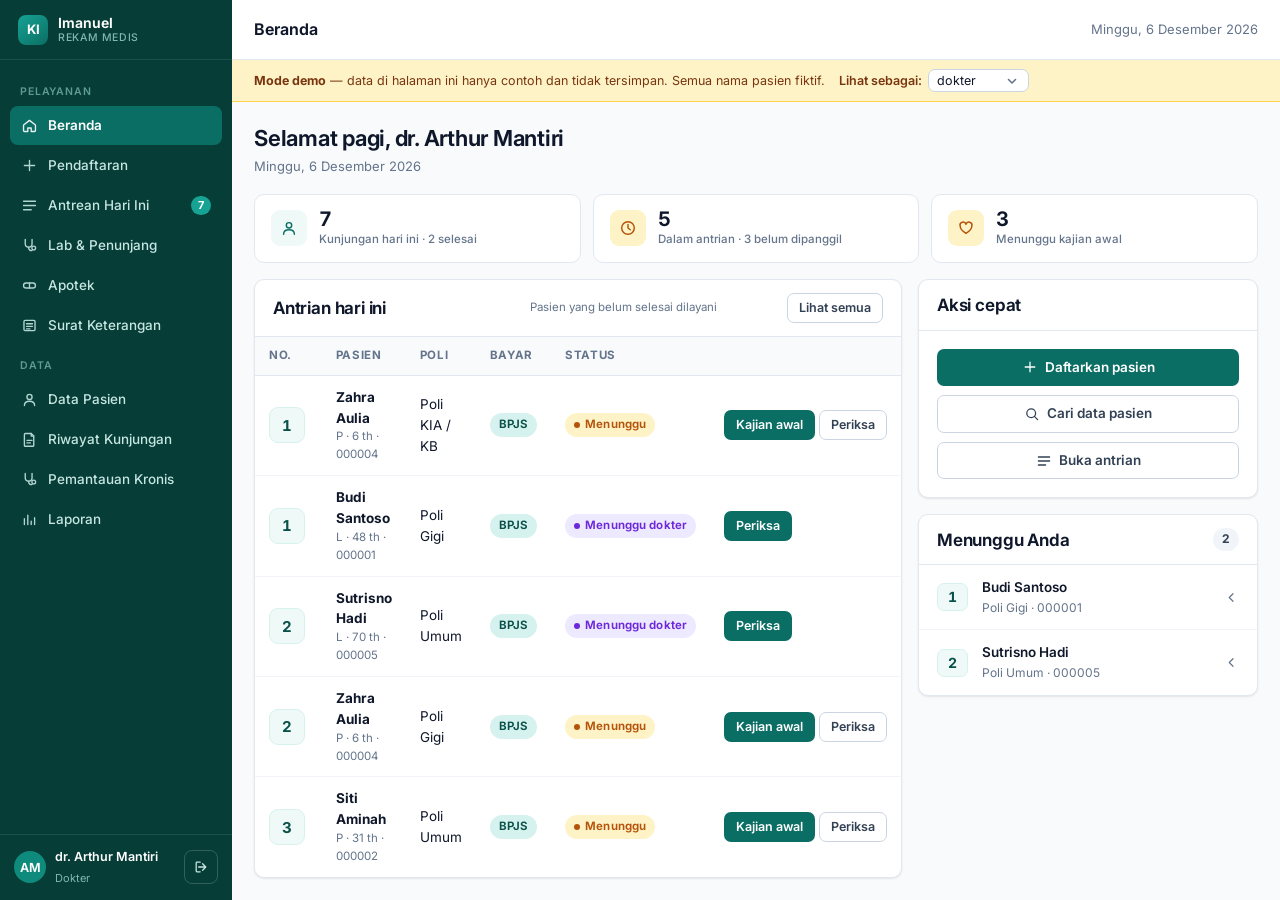
==== commit 8d3ecf19: "Add files via upload migrasi dari nol" ====
--- a/demo.html
+++ b/demo.html
@@ -61,6 +61,7 @@
 <script src="js/periksa_core.js"></script>
 <script src="js/antrean_core.js"></script>
 <script src="js/kronis_core.js"></script>
+<script src="js/pra_daftar_core.js"></script>
 <script src="js/kronis_pantau_core.js"></script>
 <script src="js/laporan_core.js"></script>
 <script src="js/kop_klinik.js"></script>
--- a/css/style.css
+++ b/css/style.css
@@ -324,6 +324,12 @@
   color: var(--brand-800); display: grid; place-items: center;
   font-weight: 700; font-size: 15px; font-variant-numeric: tabular-nums;
   border: 1px solid var(--brand-100);
+  /* Nomor antrean online berbentuk "U-002" (huruf + tanda hubung + angka),
+     bukan cuma angka pendek seperti nomor loket biasa. Tanpa nowrap,
+     browser boleh melipat baris tepat sesudah tanda hubung saat kolom
+     tabelnya sempit — hasilnya "U-" dan "002" jadi dua baris terpisah
+     dan meluber dari kotak bundar ini. */
+  white-space: nowrap;
 }
 
 /* ===================== PENCARIAN & PILIH ===================== */
@@ -731,7 +737,12 @@
 .col-shrink{width:1%}
 /* Kontrol kecil di dalam sel tabel (select/input jenis, kasus, fdi, signa) */
 .ctl-sm{padding:5px 8px;font-size:12.5px}
-.ctl-num{width:64px;padding:5px 7px;text-align:center}
+/* Selektor ditulis "input.ctl-num" (bukan ".ctl-num" saja) supaya spesifisitasnya
+   menyamai (lalu menang urutan sumber atas) aturan global "input[type=number]{width:100%}"
+   di atas — kalau cuma ".ctl-num", aturan global itu SELALU menang walau class ini
+   ditulis belakangan di berkas ini, dan kotak angka melebar penuh mendorong kotak
+   di sampingnya (kejadian 10 Sep 2026). */
+input.ctl-num{width:72px;min-width:72px;flex-shrink:0;padding:5px 7px;text-align:center}
 /* Kotak gulir dengan tinggi maksimum — daftar hasil lab/penunjang panjang */
 .scroll-box{max-height:260px;overflow-y:auto;border:1px solid var(--ink-200);border-radius:var(--radius);padding:10px}
 .scroll-box.tall{max-height:340px}
@@ -910,6 +921,74 @@
 }
 
 /* =====================================================================
+   SENTUH & TABLET (11 Sep 2026) — supaya RME nyaman dipakai pegawai lewat
+   tablet, dan tetap terpakai untuk hal ringkas lewat HP, TANPA mengubah
+   tampilan desktop mouse+papan-ketik sama sekali. Sengaja dipisah jadi
+   dua jenis kondisi, tidak digabung ke breakpoint lebar (max-width) di
+   atas: laptop yang jendelanya dikecilkan sampai lebar HP TIDAK ikut
+   berubah oleh blok kedua di bawah, karena inputnya tetap mouse.
+   ===================================================================== */
+
+/* --- Cegah Safari iOS otomatis mem-zoom seluruh halaman saat kotak isian
+   disentuh: perilaku bawaan browser mobile begitu font-size kotak yang
+   difokuskan < 16px. Dibatasi ke lebar tablet ke bawah (bukan pointer:coarse)
+   supaya laptop layar sentuh dengan mouse+trackpad sebagai input utama
+   tidak ikut kena, dan supaya tipografi desktop (14px) tidak berubah. --- */
+@media (max-width: 1024px) {
+  input[type=text], input[type=email], input[type=password], input[type=number],
+  input[type=date], input[type=tel], input[type=search], input[type=time],
+  select, textarea { font-size: 16px; }
+  /* Kotak kecil di dalam sel tabel: kalau ikut naik ke 16px, kolomnya jadi
+     terlalu lebar dan tabel meluber lebih parah — dikecualikan dengan
+     spesifisitas selector yang sama-sama satu-elemen-satu-kelas seperti
+     .ctl-num, supaya tetap menang atas aturan 16px di atas. */
+  input.ctl-num, select.ctl-sm, input.ctl-sm { font-size: 14px; }
+}
+
+/* --- Target sentuh: tombol, tab, kotak centang, dan ikon aksi diperbesar
+   ke sekitar 44px (ukuran minimum yang disarankan Apple/Google untuk
+   ujung jari), HANYA untuk perangkat yang sentuhnya adalah input utama
+   (hover:none + pointer:coarse) — laptop dengan mouse/trackpad tidak
+   berubah sama sekali walau jendelanya dikecilkan selebar HP, karena
+   pointer-nya tetap "fine". --- */
+@media (hover: none) and (pointer: coarse) {
+  .btn { min-height: 44px; padding-top: 11px; padding-bottom: 11px; }
+  .btn-sm { min-height: 38px; padding-top: 8px; padding-bottom: 8px; }
+  .btn-icon { width: 44px; height: 44px; }
+  .menu-toggle.btn-icon { width: 44px; height: 44px; }
+  .tab { min-height: 44px; display: inline-flex; align-items: center; }
+  .nav a { min-height: 44px; }
+  .check input { width: 20px; height: 20px; }
+  .radio-chip { padding-top: 9px; padding-bottom: 9px; }
+  .chip-quick, .chip-btn { padding-top: 8px; padding-bottom: 8px; }
+  .combo-item { min-height: 44px; display: flex; align-items: center; flex-wrap: wrap; }
+  table.tbl td { padding-top: 13px; padding-bottom: 13px; }
+  .odo-svg { width: 40px; height: 40px; }
+  .odo-nomor { padding: 5px 7px; }
+  /* Hilangkan jeda ±300ms sebelum tap dianggap sah + cegah double-tap-zoom
+     tidak sengaja di tombol/tautan yang sering diketuk cepat berurutan
+     (mis. papan Antrean, dialog check-in). */
+  a, button, .radio-chip, .chip-quick, .chip-btn, .odo-chip, .tab, .work-row.clickable { touch-action: manipulation; }
+}
+
+/* --- Sel tabel berisi HANYA kotak centang (mis. kolom Aktif/Favorit di
+   Master Data & Pengaturan Pengguna): kotak+labelnya dibuat memenuhi
+   SELURUH sel, termasuk area padding sel, supaya mengetuk di mana saja di
+   dalam sel itu tetap mencentang/membatalkan — bukan cuma tepat di kotak
+   16-20px atau tulisan kecil di sampingnya. Berlaku untuk mouse maupun
+   sentuh (target lebih besar tidak merugikan siapa pun). Ditandai lewat
+   kelas `check-cell` pada <td> itu sendiri (lihat markup di
+   master.js/pengaturan.js) — TIDAK otomatis untuk semua sel, karena sel
+   tabel lain biasanya punya lebih dari satu elemen di dalamnya. Padding
+   dipindah dari <td> ke <label> supaya ukuran visualnya tidak berubah sama
+   sekali, cuma area kliknya yang melebar. */
+table.tbl td.check-cell { padding: 0; position: relative; }
+table.tbl td.check-cell > label.check {
+  position: absolute; inset: 0; box-sizing: border-box;
+  padding: 11px 14px; margin: 0; align-items: center;
+}
+
+/* =====================================================================
    ODONTOGRAM
    ===================================================================== */
 .odo-palet {
@@ -1026,9 +1105,25 @@
 .sticky-atas { position: sticky; top: 16px; }
 
 /* Isian surat memakai kisi 12 kolom; lebar tiap kolom ditentukan oleh
-   `kolom` pada daftar isian di js/surat_core.js. */
+   `kolom` pada daftar isian di js/surat_core.js.
+   PERBAIKAN 10 Sep 2026: sebelum ini, kelas lebar (.field-compact,
+   .field-half, .field-full, dst — dipasang oleh medanHtml() di surat.js
+   lewat peta KELAS_SPAN) hanya punya aturan grid-column di bawah
+   `.form-grid >`, TIDAK di bawah `.surat-isian >`. Akibatnya semua kolom
+   pada formulir surat (Anamnesa/keluhan, Hasil pemeriksaan, Diagnosa, dst)
+   jatuh ke lebar bawaan grid (1 kolom dari 12) berapa pun nilai `kolom`
+   yang diminta di surat_core.js — kotaknya jadi sempit dan textarea-nya
+   melipat/scroll walau sudah diberi kolom:12. Baris di bawah menduplikasi
+   aturan .form-grid supaya .surat-isian ikut menghormati kelasnya. */
 .surat-isian { display: grid; grid-template-columns: repeat(12, minmax(0,1fr)); gap: 14px; }
-.surat-isian > .field { margin-bottom: 0; }
+.surat-isian > .field { margin-bottom: 0; min-width: 0; grid-column: span 4; }
+.surat-isian > .field-compact.xs { grid-column: span 2; }
+.surat-isian > .field-compact { grid-column: span 3; }
+.surat-isian > .field-wide { grid-column: span 9; }
+.surat-isian > .field-half { grid-column: span 6; }
+.surat-isian > .field-span-4 { grid-column: span 4; }
+.surat-isian > .field-span-8 { grid-column: span 8; }
+.surat-isian > .field-full { grid-column: 1 / -1; }
 
 /* Pratinjau: iframe selebar A4 sungguhan (794px pada 96dpi) yang
    dikecilkan dengan transform, supaya pemenggalan barisnya sama persis
